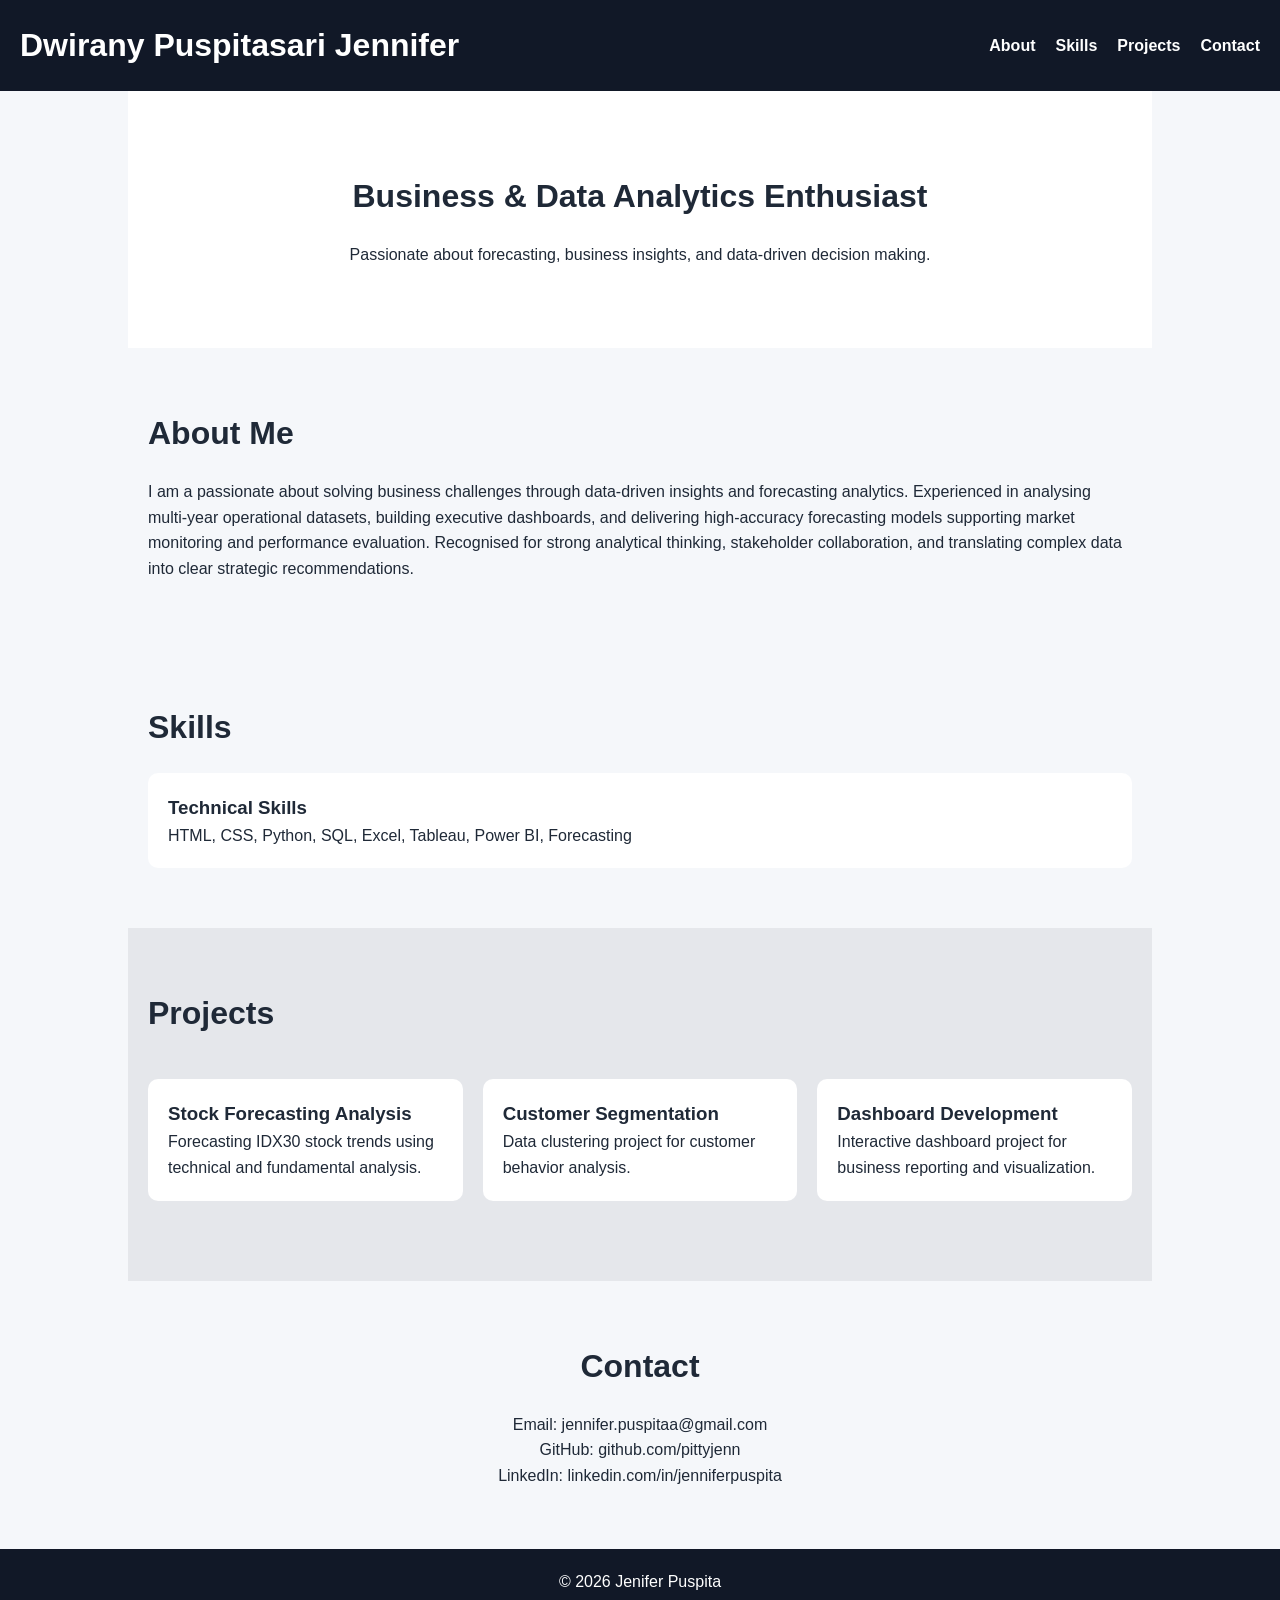
==== index.html @ 9370d90e "Complete portfolio website" ====
<!DOCTYPE html>
<html lang="en">
<head>
    <meta charset="UTF-8">
    <meta name="viewport" content="width=device-width, initial-scale=1.0">
    <title>Jenifer Portfolio</title>
    <link rel="stylesheet" href="style.css">
</head>

<body>

    <header>
        <nav>
            <h1>Dwirany Puspitasari Jennifer</h1>

            <ul>
                <li><a href="#about">About</a></li>
                <li><a href="#skills">Skills</a></li>
                <li><a href="#projects">Projects</a></li>
                <li><a href="#contact">Contact</a></li>
            </ul>
        </nav>
    </header>

    <main>

        <section id="hero">
            <h2>Business & Data Analytics Enthusiast</h2>

            <p>
                Passionate about forecasting, business insights,
                and data-driven decision making.
            </p>
        </section>

        <section id="about">
            <h2>About Me</h2>

            <p>
                I am a passionate about solving business challenges through data-driven insights 
                and forecasting analytics. Experienced in analysing multi-year operational datasets, 
                building executive dashboards, and delivering high-accuracy forecasting models supporting 
                market monitoring and performance evaluation. Recognised for strong analytical thinking, 
                stakeholder collaboration, and translating complex data into clear strategic recommendations.
            </p>
        </section>

        <section id="skills">
            <h2>Skills</h2>

            <article>
                <h3>Technical Skills</h3>

                <p>
                    HTML, CSS, Python, SQL, Excel, Tableau,
                    Power BI, Forecasting
                </p>
            </article>
        </section>

        <section id="projects">
            <h2>Projects</h2>

            <article>
                <h3>Stock Forecasting Analysis</h3>

                <p>
                    Forecasting IDX30 stock trends using
                    technical and fundamental analysis.
                </p>
            </article>

            <article>
                <h3>Customer Segmentation</h3>

                <p>
                    Data clustering project for customer behavior analysis.
                </p>
            </article>

            <article>
                <h3>Dashboard Development</h3>

                <p>
                    Interactive dashboard project for business reporting
                    and visualization.
                </p>
            </article>
        </section>

        <section id="contact">
            <h2>Contact</h2>

            <p>Email: jennifer.puspitaa@gmail.com</p>
            <p>GitHub: github.com/pittyjenn</p>
            <p>LinkedIn: linkedin.com/in/jenniferpuspita</p>
        </section>

    </main>

    <footer>
        <p>© 2026 Jenifer Puspita</p>
    </footer>

</body>
</html>
---- style.css ----
* {
    margin: 0;
    padding: 0;
    box-sizing: border-box;
}

html {
    scroll-behavior: smooth;
}

body {
    font-family: Arial, sans-serif;
    background-color: #f5f7fa;
    color: #1f2937;
    line-height: 1.6;
}

/* HEADER */

header {
    background-color: #111827;
    padding: 20px;
}

nav {
    display: flex;
    flex-direction: column;
    align-items: center;
    gap: 15px;
}

nav h1 {
    color: white;
    font-size: 2rem;
}

nav ul {
    list-style: none;
    display: flex;
    gap: 20px;
}

nav a {
    color: white;
    text-decoration: none;
    font-weight: bold;
}

nav a:hover {
    color: #60a5fa;
}

/* HERO */

#hero {
    text-align: center;
    padding: 80px 20px;
    background-color: white;
}

#hero h2 {
    font-size: 2rem;
    margin-bottom: 20px;
}

#hero p {
    max-width: 600px;
    margin: auto;
}

/* SECTIONS */

section {
    padding: 60px 20px;
}

section h2 {
    margin-bottom: 20px;
    font-size: 2rem;
}

/* SKILLS */

#skills article {
    background-color: white;
    padding: 20px;
    border-radius: 10px;
}

/* PROJECTS */

#projects {
    background-color: #e5e7eb;
}

#projects article {
    background-color: white;
    padding: 20px;
    margin-bottom: 20px;
    border-radius: 10px;
}

/* CONTACT */

#contact {
    text-align: center;
}

/* FOOTER */

footer {
    background-color: #111827;
    color: white;
    text-align: center;
    padding: 20px;
}

/* RESPONSIVE */

@media (min-width: 768px) {

    nav {
        flex-direction: row;
        justify-content: space-between;
    }

    main {
        width: 80%;
        margin: auto;
    }

    #projects {
        display: grid;
        grid-template-columns: repeat(3, 1fr);
        gap: 20px;
    }

    #projects h2 {
        grid-column: 1 / -1;
    }
}
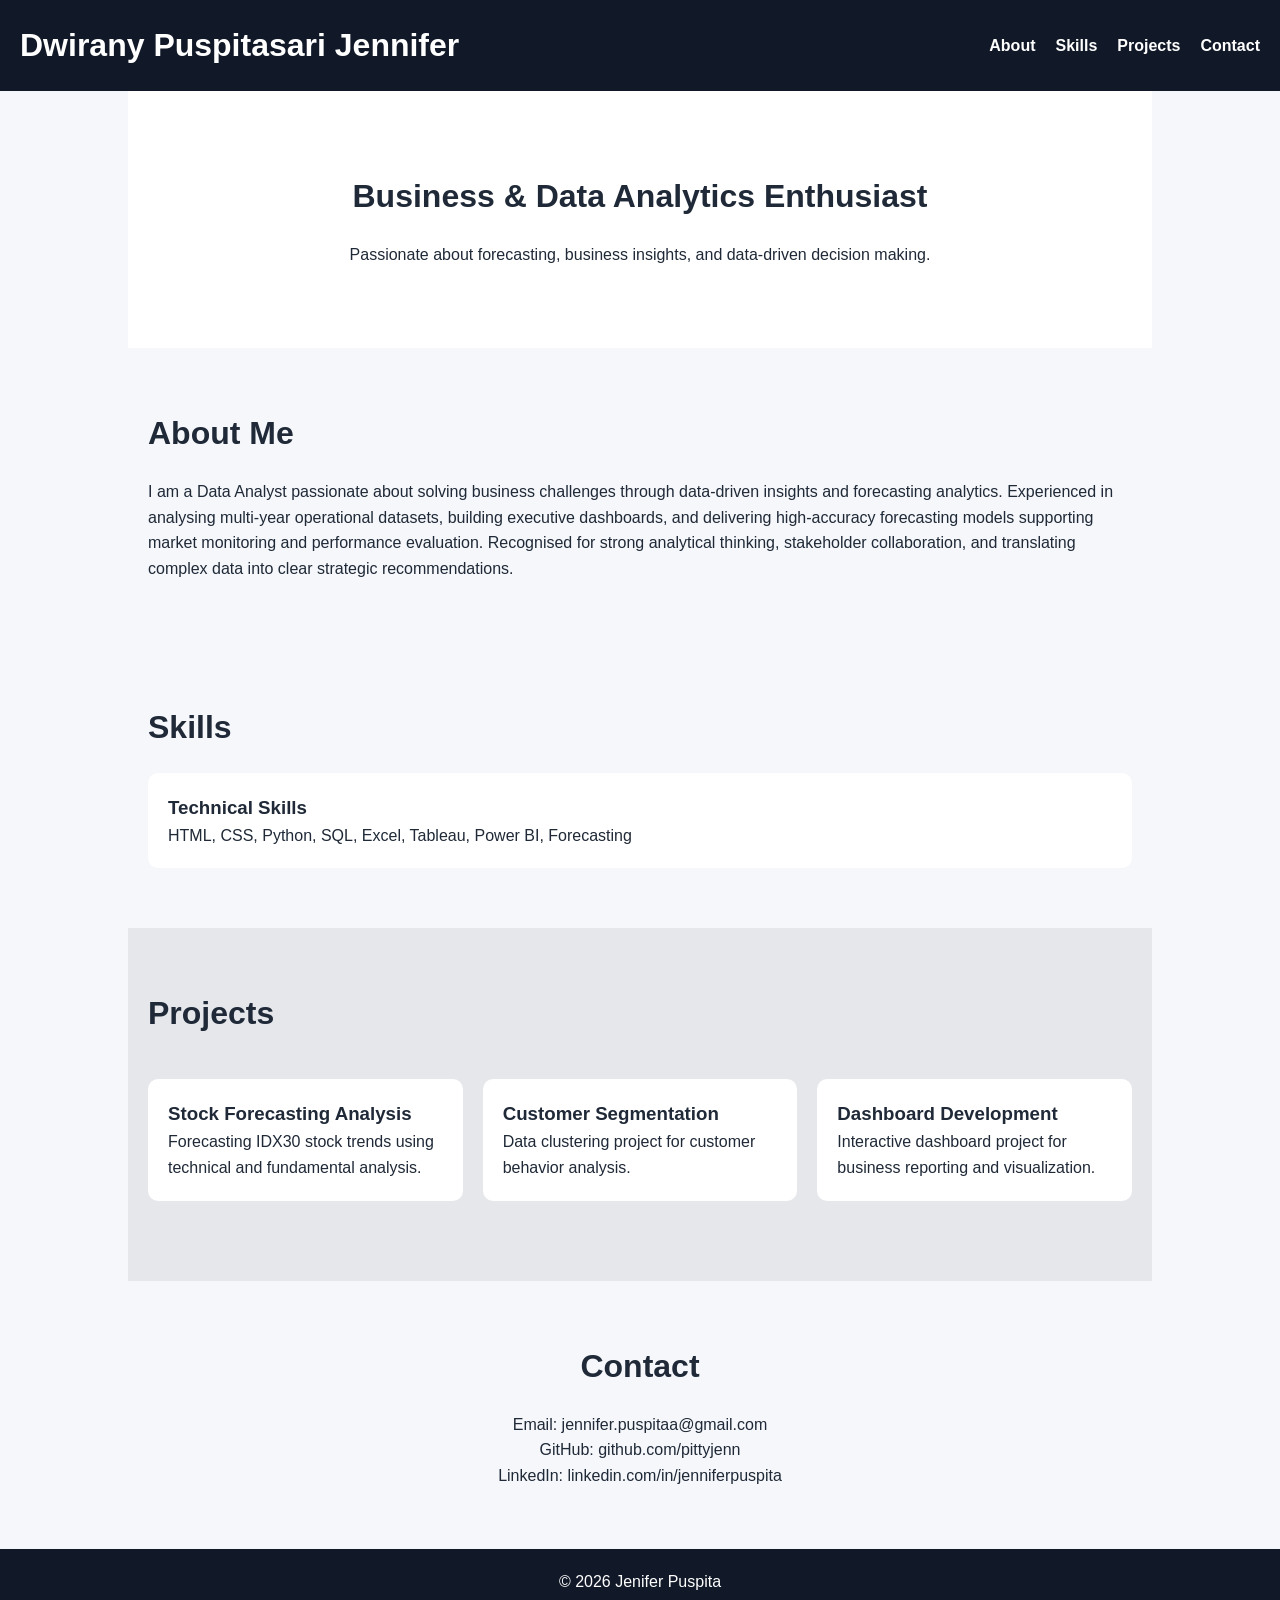
==== commit d26b7d01: "Final portfolio submission" ====
--- a/index.html
+++ b/index.html
@@ -37,7 +37,7 @@
             <h2>About Me</h2>
 
             <p>
-                I am a passionate about solving business challenges through data-driven insights 
+                I am a Data Analyst passionate about solving business challenges through data-driven insights 
                 and forecasting analytics. Experienced in analysing multi-year operational datasets, 
                 building executive dashboards, and delivering high-accuracy forecasting models supporting 
                 market monitoring and performance evaluation. Recognised for strong analytical thinking, 
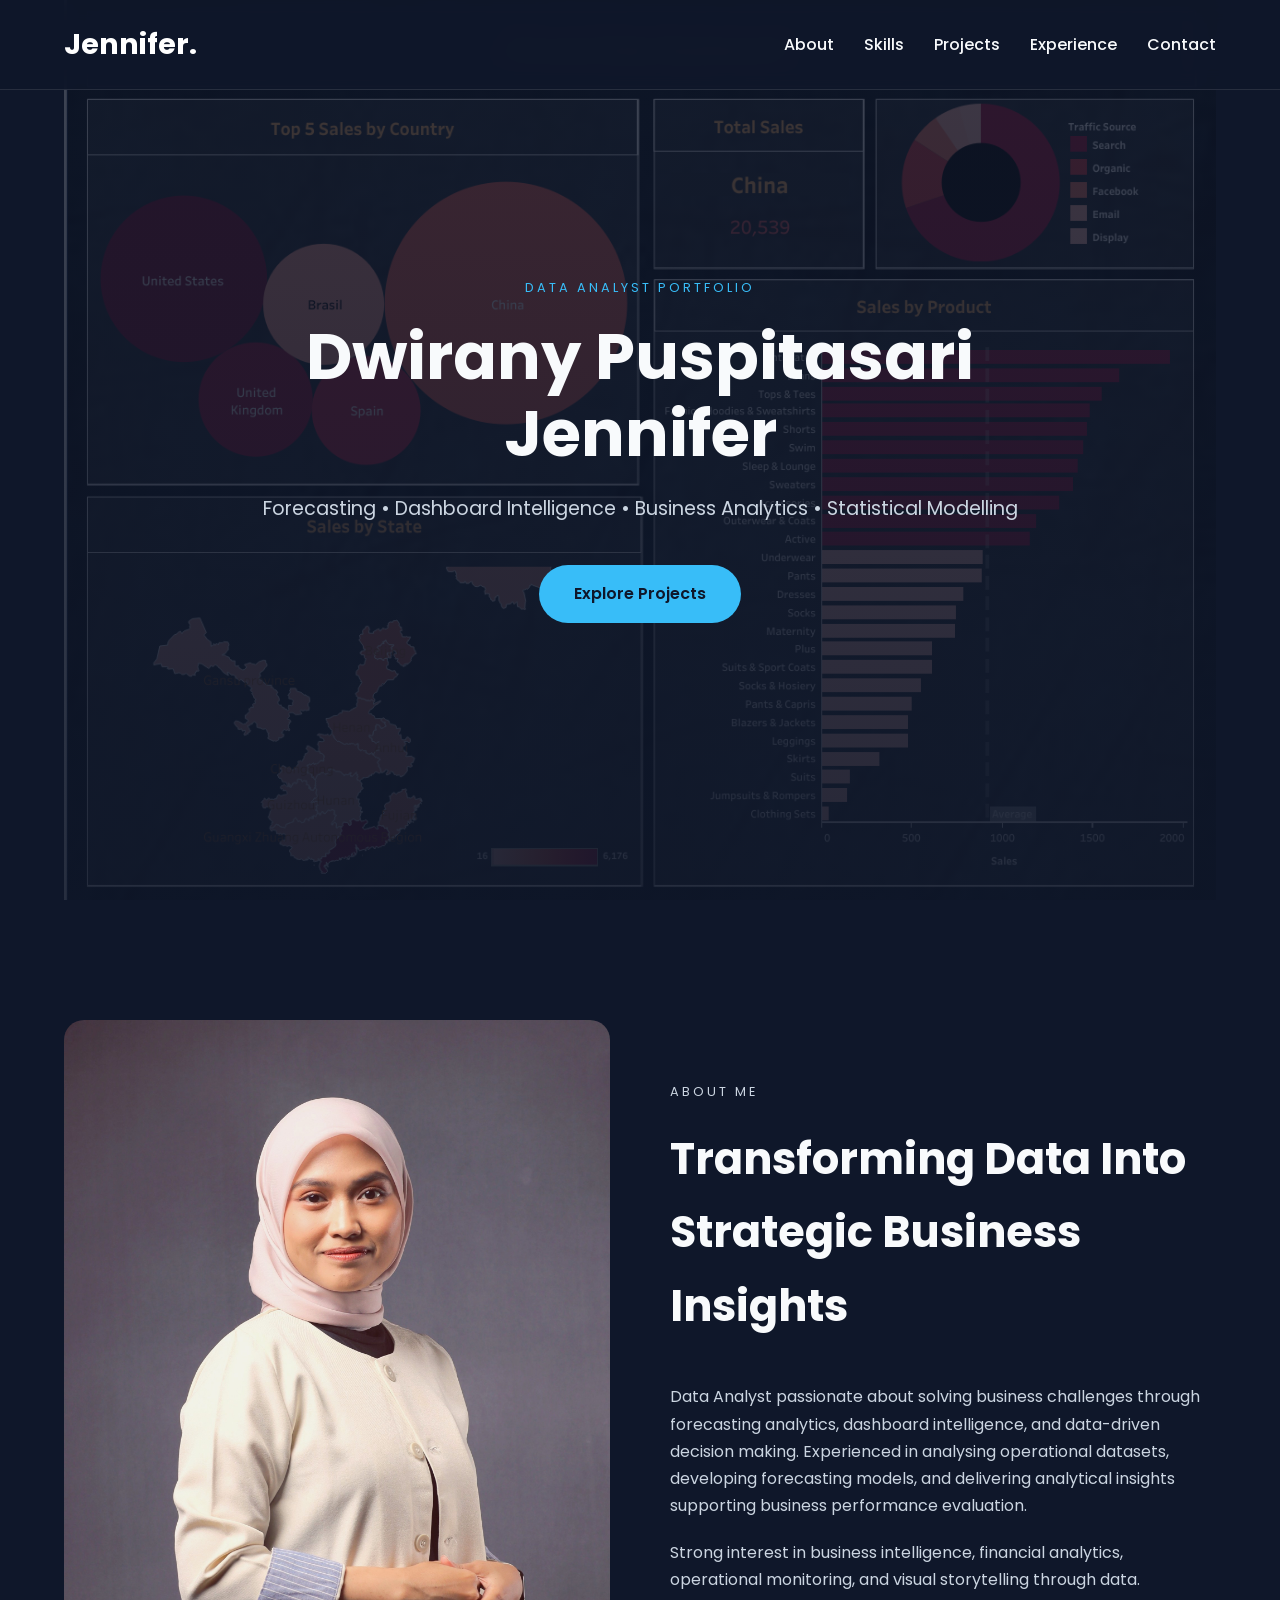
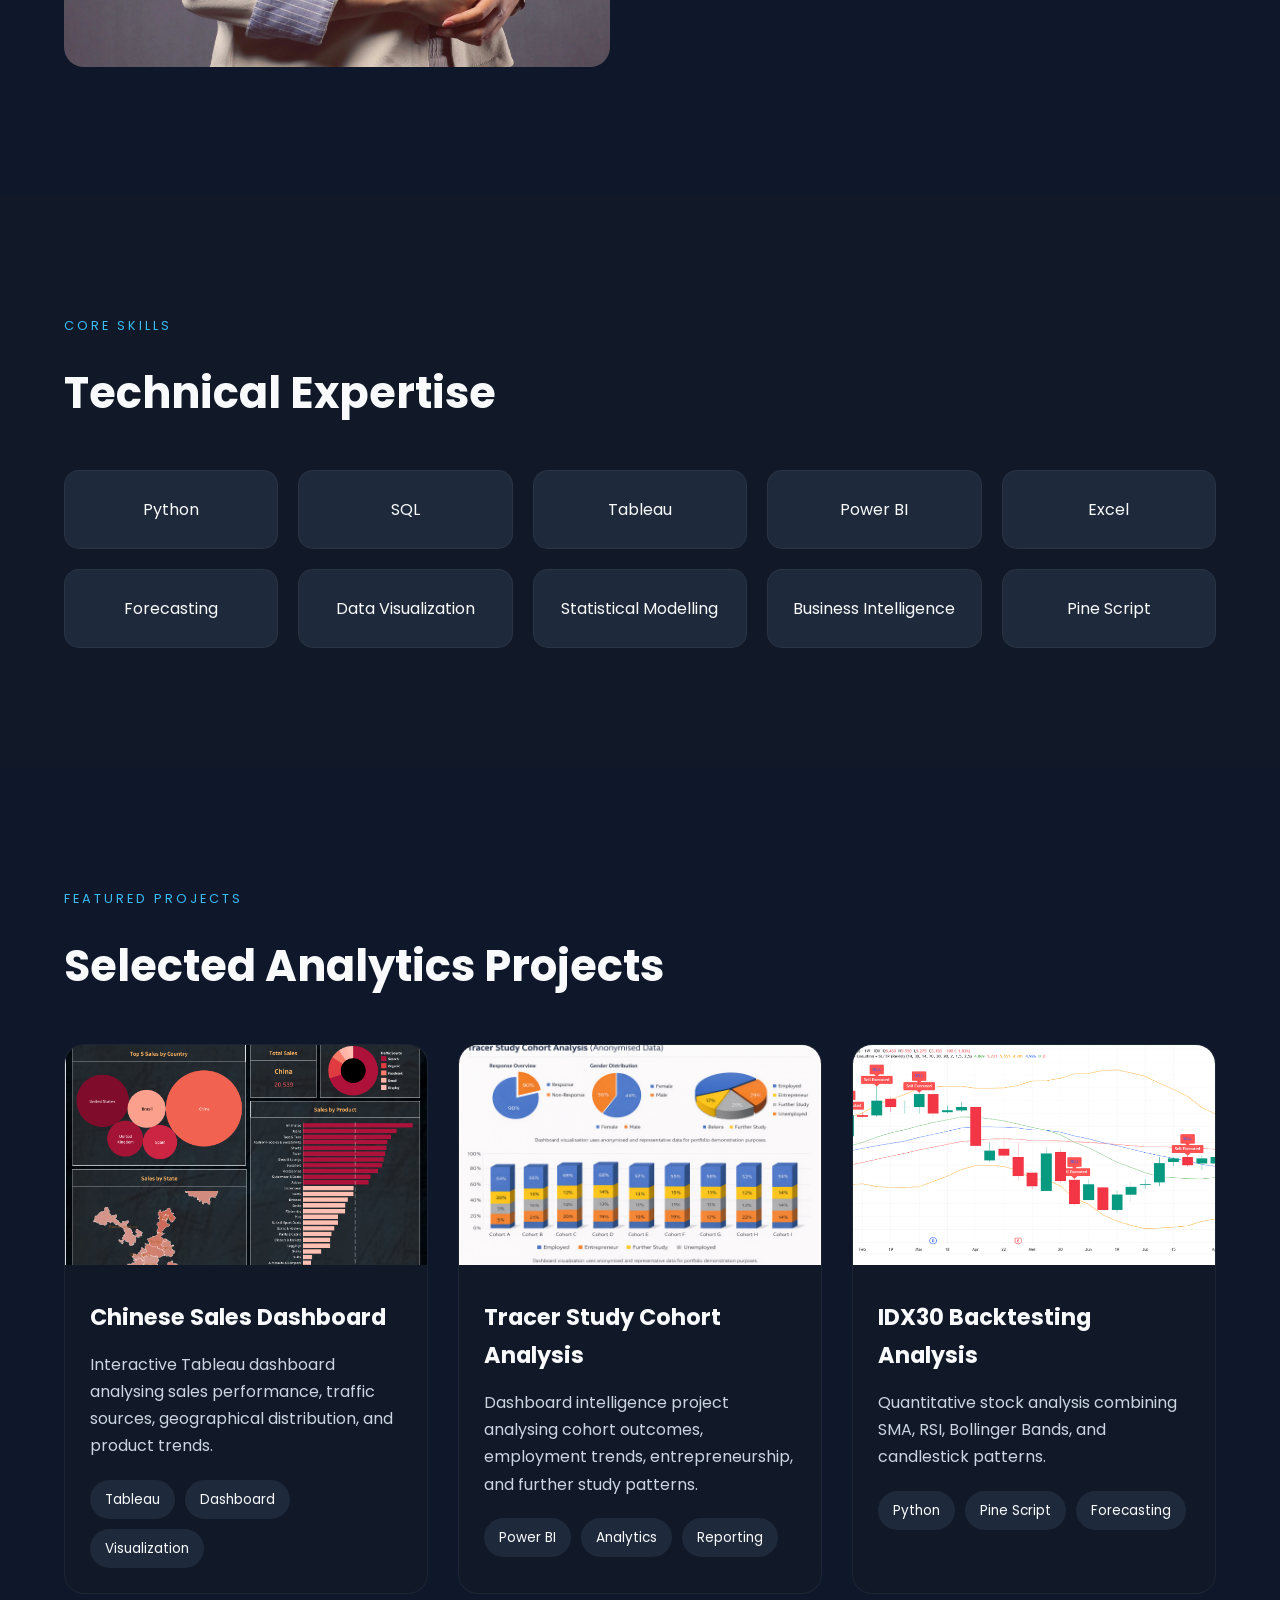
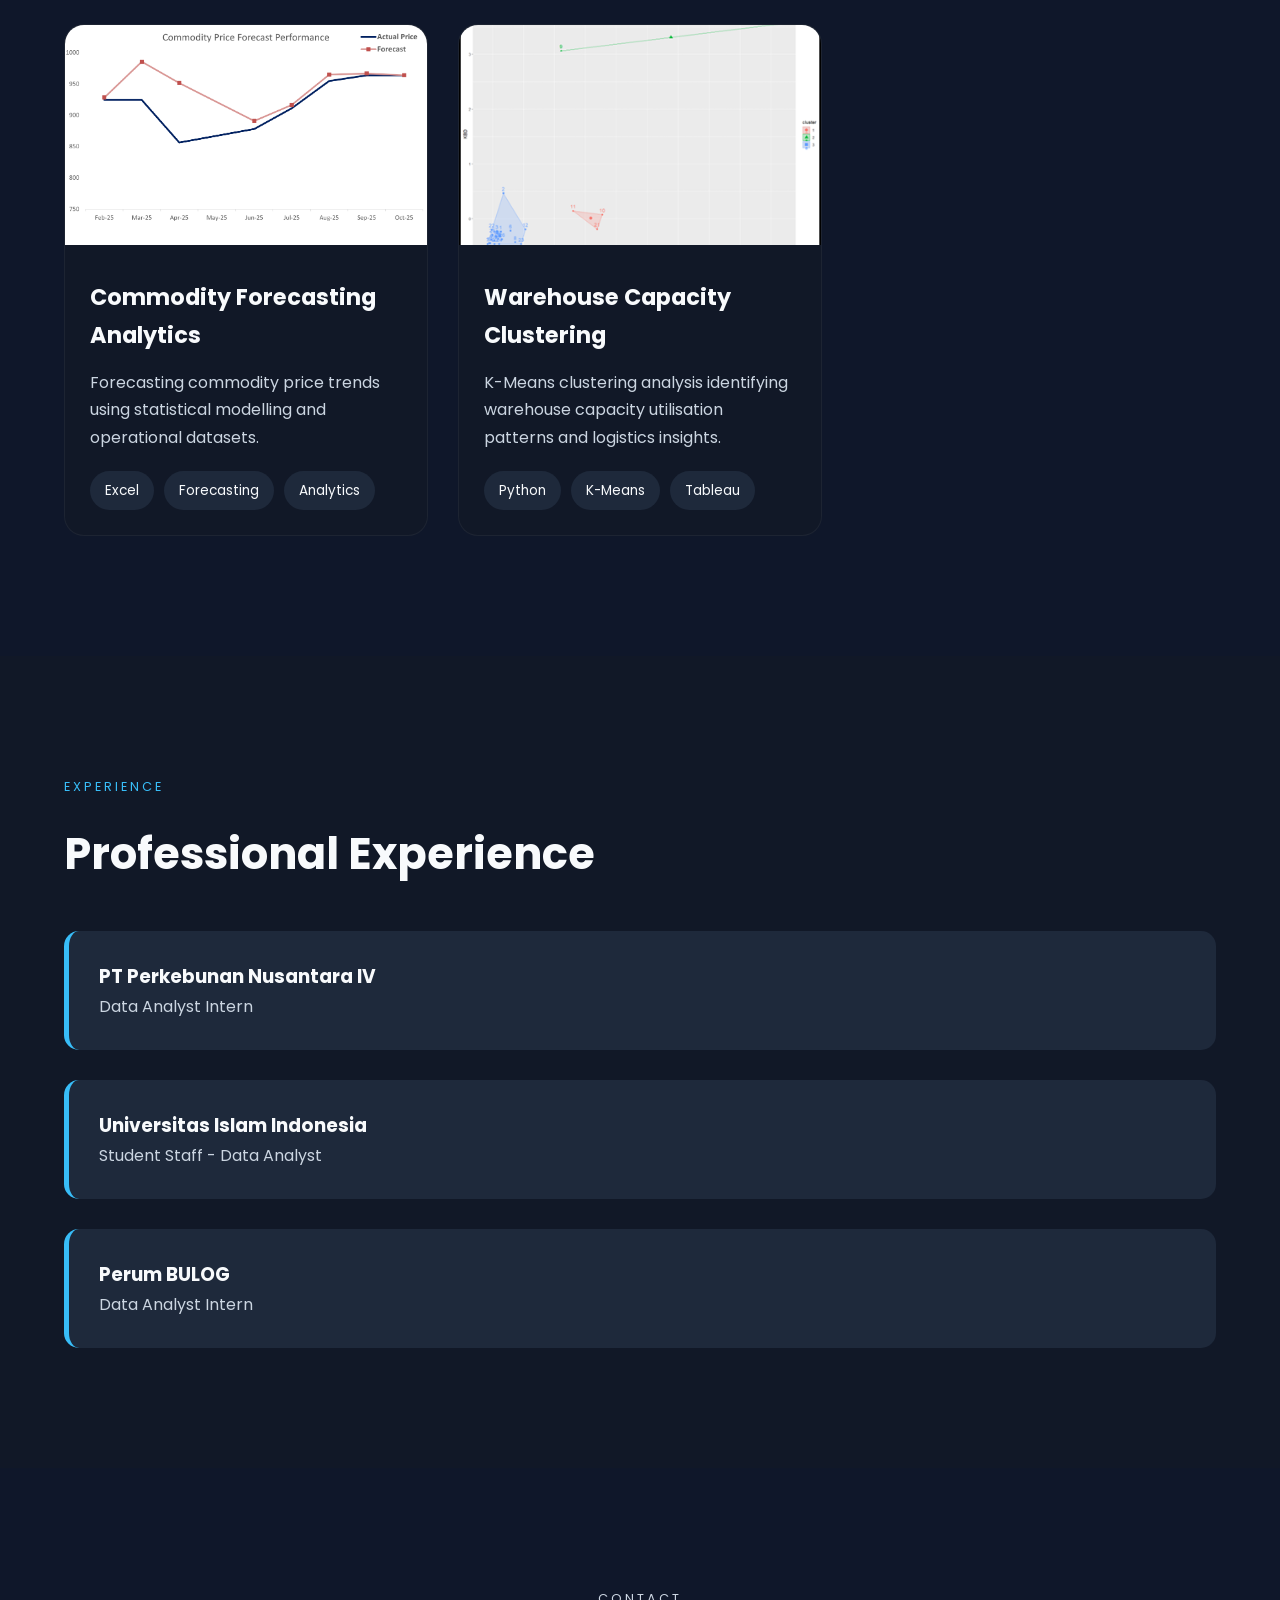
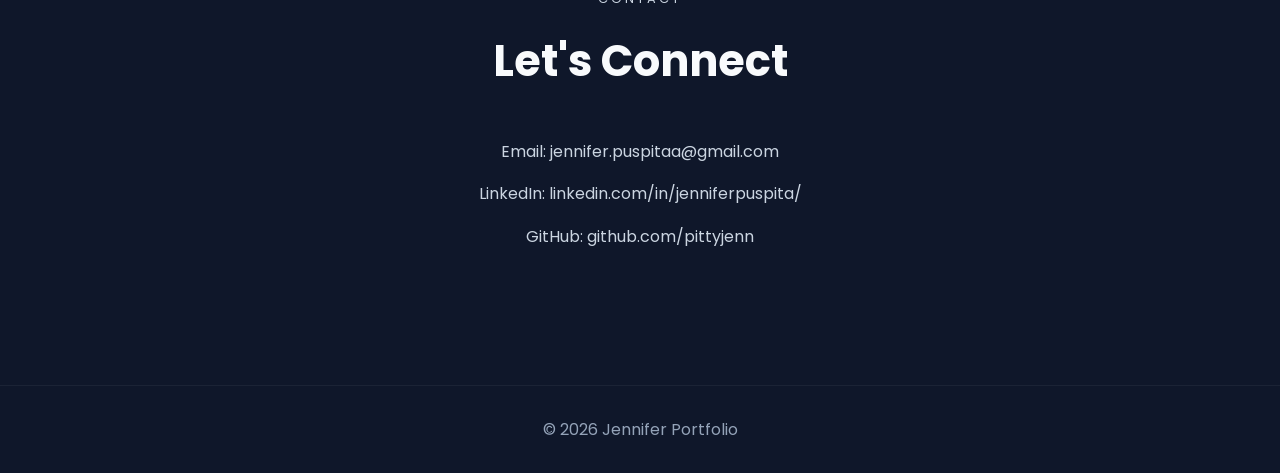
==== commit 03e9d9f6: "Modern portfolio redesign" ====
--- a/index.html
+++ b/index.html
@@ -1,106 +1,372 @@
 <!DOCTYPE html>
 <html lang="en">
+
 <head>
     <meta charset="UTF-8">
     <meta name="viewport" content="width=device-width, initial-scale=1.0">
-    <title>Jenifer Portfolio</title>
+
+    <title>Jennifer Portfolio</title>
+
     <link rel="stylesheet" href="style.css">
+
+    <link rel="preconnect" href="https://fonts.googleapis.com">
+    <link href="https://fonts.googleapis.com/css2?family=Poppins:wght@300;400;500;600;700&display=swap"
+        rel="stylesheet">
 </head>
 
 <body>
 
     <header>
+
         <nav>
-            <h1>Dwirany Puspitasari Jennifer</h1>
+
+            <h1>Jennifer.</h1>
 
             <ul>
                 <li><a href="#about">About</a></li>
                 <li><a href="#skills">Skills</a></li>
                 <li><a href="#projects">Projects</a></li>
+                <li><a href="#experience">Experience</a></li>
                 <li><a href="#contact">Contact</a></li>
             </ul>
+
         </nav>
+
     </header>
 
     <main>
 
         <section id="hero">
-            <h2>Business & Data Analytics Enthusiast</h2>
+
+            <div class="hero-overlay"></div>
+
+            <div class="hero-content">
+
+                <p class="section-label">
+                    DATA ANALYST PORTFOLIO
+                </p>
+
+                <h2>
+                    Dwirany Puspitasari Jennifer
+                </h2>
+
+                <p class="hero-description">
+                    Forecasting • Dashboard Intelligence • Business Analytics • Statistical Modelling
+                </p>
+
+                <a href="#projects" class="hero-button">
+                    Explore Projects
+                </a>
+
+            </div>
+
+        </section>
+
+        <section id="about">
+
+            <div class="about-container">
+
+                <div class="about-image">
+
+                    <img src="assets/profile.jpg" alt="Jennifer Profile">
+
+                </div>
+
+                <div class="about-text">
+
+                    <p class="section-label">
+                        ABOUT ME
+                    </p>
+
+                    <h2>
+                        Transforming Data Into Strategic Business Insights
+                    </h2>
+
+                    <p>
+                        Data Analyst passionate about solving business challenges through
+                        forecasting analytics, dashboard intelligence, and data-driven decision making.
+                        Experienced in analysing operational datasets, developing forecasting models,
+                        and delivering analytical insights supporting business performance evaluation.
+                    </p>
+
+                    <p>
+                        Strong interest in business intelligence, financial analytics,
+                        operational monitoring, and visual storytelling through data.
+                    </p>
+
+                </div>
+
+            </div>
+
+        </section>
+
+        <section id="skills">
+
+            <p class="section-label">
+                CORE SKILLS
+            </p>
+
+            <h2>
+                Technical Expertise
+            </h2>
+
+            <div class="skills-grid">
+
+                <div class="skill-card">Python</div>
+                <div class="skill-card">SQL</div>
+                <div class="skill-card">Tableau</div>
+                <div class="skill-card">Power BI</div>
+                <div class="skill-card">Excel</div>
+                <div class="skill-card">Forecasting</div>
+                <div class="skill-card">Data Visualization</div>
+                <div class="skill-card">Statistical Modelling</div>
+                <div class="skill-card">Business Intelligence</div>
+                <div class="skill-card">Pine Script</div>
+
+            </div>
+
+        </section>
+
+        <section id="projects">
+
+            <p class="section-label">
+                FEATURED PROJECTS
+            </p>
+
+            <h2>
+                Selected Analytics Projects
+            </h2>
+
+            <div class="projects-grid">
+
+                <article class="project-card">
+
+                    <img src="assets/dashboardproject.png" alt="Dashboard Project">
+
+                    <div class="project-content">
+
+                        <h3>
+                            Chinese Sales Dashboard
+                        </h3>
+
+                        <p>
+                            Interactive Tableau dashboard analysing sales performance,
+                            traffic sources, geographical distribution, and product trends.
+                        </p>
+
+                        <div class="project-tags">
+
+                            <span>Tableau</span>
+                            <span>Dashboard</span>
+                            <span>Visualization</span>
+
+                        </div>
+
+                    </div>
+
+                </article>
+
+                <article class="project-card">
+
+                    <img src="assets/tracerstudy.png" alt="Tracer Study Dashboard">
+
+                    <div class="project-content">
+
+                        <h3>
+                            Tracer Study Cohort Analysis
+                        </h3>
+
+                        <p>
+                            Dashboard intelligence project analysing cohort outcomes,
+                            employment trends, entrepreneurship, and further study patterns.
+                        </p>
+
+                        <div class="project-tags">
+
+                            <span>Power BI</span>
+                            <span>Analytics</span>
+                            <span>Reporting</span>
+
+                        </div>
+
+                    </div>
+
+                </article>
+
+                <article class="project-card">
+
+                    <img src="assets/Project1.png" alt="Forecasting Project">
+
+                    <div class="project-content">
+
+                        <h3>
+                            IDX30 Backtesting Analysis
+                        </h3>
+
+                        <p>
+                            Quantitative stock analysis combining SMA,
+                            RSI, Bollinger Bands, and candlestick patterns.
+                        </p>
+
+                        <div class="project-tags">
+
+                            <span>Python</span>
+                            <span>Pine Script</span>
+                            <span>Forecasting</span>
+
+                        </div>
+
+                    </div>
+
+                </article>
+
+                <article class="project-card">
+
+                    <img src="assets/Project2.png" alt="Commodity Forecasting">
+
+                    <div class="project-content">
+
+                        <h3>
+                            Commodity Forecasting Analytics
+                        </h3>
+
+                        <p>
+                            Forecasting commodity price trends using statistical
+                            modelling and operational datasets.
+                        </p>
+
+                        <div class="project-tags">
+
+                            <span>Excel</span>
+                            <span>Forecasting</span>
+                            <span>Analytics</span>
+
+                        </div>
+
+                    </div>
+
+                </article>
+
+                <article class="project-card">
+
+                    <img src="assets/Project3.png" alt="Clustering Project">
+
+                    <div class="project-content">
+
+                        <h3>
+                            Warehouse Capacity Clustering
+                        </h3>
+
+                        <p>
+                            K-Means clustering analysis identifying warehouse
+                            capacity utilisation patterns and logistics insights.
+                        </p>
+
+                        <div class="project-tags">
+
+                            <span>Python</span>
+                            <span>K-Means</span>
+                            <span>Tableau</span>
+
+                        </div>
+
+                    </div>
+
+                </article>
+
+            </div>
+
+        </section>
+
+        <section id="experience">
+
+            <p class="section-label">
+                EXPERIENCE
+            </p>
+
+            <h2>
+                Professional Experience
+            </h2>
+
+            <div class="timeline">
+
+                <div class="timeline-item">
+
+                    <h3>
+                        PT Perkebunan Nusantara IV
+                    </h3>
+
+                    <p>
+                        Data Analyst Intern
+                    </p>
+
+                </div>
+
+                <div class="timeline-item">
+
+                    <h3>
+                        Universitas Islam Indonesia
+                    </h3>
+
+                    <p>
+                        Student Staff - Data Analyst
+                    </p>
+
+                </div>
+
+                <div class="timeline-item">
+
+                    <h3>
+                        Perum BULOG
+                    </h3>
+
+                    <p>
+                        Data Analyst Intern
+                    </p>
+
+                </div>
+
+            </div>
+
+        </section>
+
+        <section id="contact">
+
+            <p class="section-label">
+                CONTACT
+            </p>
+
+            <h2>
+                Let's Connect
+            </h2>
 
             <p>
-                Passionate about forecasting, business insights,
-                and data-driven decision making.
-            </p>
-        </section>
-
-        <section id="about">
-            <h2>About Me</h2>
+                Email:
+                jennifer.puspitaa@gmail.com
+            </p>
 
             <p>
-                I am a Data Analyst passionate about solving business challenges through data-driven insights 
-                and forecasting analytics. Experienced in analysing multi-year operational datasets, 
-                building executive dashboards, and delivering high-accuracy forecasting models supporting 
-                market monitoring and performance evaluation. Recognised for strong analytical thinking, 
-                stakeholder collaboration, and translating complex data into clear strategic recommendations.
-            </p>
-        </section>
-
-        <section id="skills">
-            <h2>Skills</h2>
-
-            <article>
-                <h3>Technical Skills</h3>
-
-                <p>
-                    HTML, CSS, Python, SQL, Excel, Tableau,
-                    Power BI, Forecasting
-                </p>
-            </article>
-        </section>
-
-        <section id="projects">
-            <h2>Projects</h2>
-
-            <article>
-                <h3>Stock Forecasting Analysis</h3>
-
-                <p>
-                    Forecasting IDX30 stock trends using
-                    technical and fundamental analysis.
-                </p>
-            </article>
-
-            <article>
-                <h3>Customer Segmentation</h3>
-
-                <p>
-                    Data clustering project for customer behavior analysis.
-                </p>
-            </article>
-
-            <article>
-                <h3>Dashboard Development</h3>
-
-                <p>
-                    Interactive dashboard project for business reporting
-                    and visualization.
-                </p>
-            </article>
-        </section>
-
-        <section id="contact">
-            <h2>Contact</h2>
-
-            <p>Email: jennifer.puspitaa@gmail.com</p>
-            <p>GitHub: github.com/pittyjenn</p>
-            <p>LinkedIn: linkedin.com/in/jenniferpuspita</p>
+                LinkedIn:
+                linkedin.com/in/jenniferpuspita/
+            </p>
+
+            <p>
+                GitHub:
+                github.com/pittyjenn
+            </p>
+
         </section>
 
     </main>
 
     <footer>
-        <p>© 2026 Jenifer Puspita</p>
+
+        <p>
+            © 2026 Jennifer Portfolio
+        </p>
+
     </footer>
 
 </body>
+
 </html>
--- a/style.css
+++ b/style.css
@@ -9,95 +9,255 @@
 }
 
 body {
-    font-family: Arial, sans-serif;
-    background-color: #f5f7fa;
-    color: #1f2937;
-    line-height: 1.6;
+    font-family: 'Poppins', sans-serif;
+    background-color: #0f172a;
+    color: #f8fafc;
+    line-height: 1.7;
 }
 
 /* HEADER */
 
 header {
+    position: fixed;
+    width: 100%;
+    top: 0;
+    z-index: 1000;
+    background: rgba(15, 23, 42, 0.9);
+    backdrop-filter: blur(10px);
+    border-bottom: 1px solid rgba(255,255,255,0.1);
+}
+
+nav {
+    width: 90%;
+    margin: auto;
+    padding: 20px 0;
+
+    display: flex;
+    justify-content: space-between;
+    align-items: center;
+}
+
+nav h1 {
+    font-size: 1.8rem;
+    color: #ffffff;
+}
+
+nav ul {
+    display: flex;
+    gap: 30px;
+    list-style: none;
+}
+
+nav a {
+    color: #f8fafc;
+    text-decoration: none;
+    font-weight: 500;
+    transition: 0.3s;
+}
+
+nav a:hover {
+    color: #38bdf8;
+}
+
+/* HERO */
+
+#hero {
+    min-height: 100vh;
+
+    background:
+        linear-gradient(rgba(15,23,42,0.8),
+        rgba(15,23,42,0.9)),
+        url("assets/dashboardproject.png");
+
+    background-size: cover;
+    background-position: center;
+
+    display: flex;
+    justify-content: center;
+    align-items: center;
+    text-align: center;
+
+    padding: 120px 20px;
+}
+
+.hero-content {
+    max-width: 800px;
+}
+
+.section-label {
+    color: #38bdf8;
+    letter-spacing: 3px;
+    font-size: 0.8rem;
+    margin-bottom: 20px;
+}
+
+#hero h2 {
+    font-size: 4rem;
+    margin-bottom: 20px;
+    line-height: 1.2;
+}
+
+.hero-description {
+    font-size: 1.2rem;
+    color: #cbd5e1;
+    margin-bottom: 40px;
+}
+
+.hero-button {
+    display: inline-block;
+    padding: 15px 35px;
+    background-color: #38bdf8;
+    color: #0f172a;
+    text-decoration: none;
+    border-radius: 50px;
+    font-weight: 600;
+    transition: 0.3s;
+}
+
+.hero-button:hover {
+    transform: translateY(-3px);
+    background-color: #7dd3fc;
+}
+
+/* GENERAL SECTION */
+
+section {
+    width: 90%;
+    margin: auto;
+    padding: 120px 0;
+}
+
+section h2 {
+    font-size: 2.7rem;
+    margin-bottom: 40px;
+}
+
+/* ABOUT */
+
+.about-container {
+    display: grid;
+    grid-template-columns: 1fr 1fr;
+    gap: 60px;
+    align-items: center;
+}
+
+.about-image img {
+    width: 100%;
+    border-radius: 20px;
+    object-fit: cover;
+}
+
+.about-text p {
+    color: #cbd5e1;
+    margin-bottom: 20px;
+}
+
+/* SKILLS */
+
+#skills {
     background-color: #111827;
-    padding: 20px;
-}
-
-nav {
+    width: 100%;
+    padding-left: 5%;
+    padding-right: 5%;
+}
+
+.skills-grid {
+    display: grid;
+    grid-template-columns: repeat(auto-fit, minmax(180px, 1fr));
+    gap: 20px;
+}
+
+.skill-card {
+    background-color: #1e293b;
+    padding: 25px;
+    border-radius: 15px;
+    text-align: center;
+    transition: 0.3s;
+    border: 1px solid rgba(255,255,255,0.05);
+}
+
+.skill-card:hover {
+    transform: translateY(-5px);
+    background-color: #273549;
+}
+
+/* PROJECTS */
+
+.projects-grid {
+    display: grid;
+    grid-template-columns: repeat(auto-fit, minmax(320px, 1fr));
+    gap: 30px;
+}
+
+.project-card {
+    background-color: #111827;
+    border-radius: 20px;
+    overflow: hidden;
+    transition: 0.4s;
+    border: 1px solid rgba(255,255,255,0.05);
+}
+
+.project-card:hover {
+    transform: translateY(-10px);
+    box-shadow: 0 20px 40px rgba(0,0,0,0.4);
+}
+
+.project-card img {
+    width: 100%;
+    height: 220px;
+    object-fit: cover;
+}
+
+.project-content {
+    padding: 25px;
+}
+
+.project-content h3 {
+    margin-bottom: 15px;
+    font-size: 1.4rem;
+}
+
+.project-content p {
+    color: #cbd5e1;
+    margin-bottom: 20px;
+}
+
+.project-tags {
     display: flex;
-    flex-direction: column;
-    align-items: center;
-    gap: 15px;
-}
-
-nav h1 {
-    color: white;
-    font-size: 2rem;
-}
-
-nav ul {
-    list-style: none;
-    display: flex;
-    gap: 20px;
-}
-
-nav a {
-    color: white;
-    text-decoration: none;
-    font-weight: bold;
-}
-
-nav a:hover {
-    color: #60a5fa;
-}
-
-/* HERO */
-
-#hero {
-    text-align: center;
-    padding: 80px 20px;
-    background-color: white;
-}
-
-#hero h2 {
-    font-size: 2rem;
-    margin-bottom: 20px;
-}
-
-#hero p {
-    max-width: 600px;
-    margin: auto;
-}
-
-/* SECTIONS */
-
-section {
-    padding: 60px 20px;
-}
-
-section h2 {
-    margin-bottom: 20px;
-    font-size: 2rem;
-}
-
-/* SKILLS */
-
-#skills article {
-    background-color: white;
-    padding: 20px;
-    border-radius: 10px;
-}
-
-/* PROJECTS */
-
-#projects {
-    background-color: #e5e7eb;
-}
-
-#projects article {
-    background-color: white;
-    padding: 20px;
-    margin-bottom: 20px;
-    border-radius: 10px;
+    flex-wrap: wrap;
+    gap: 10px;
+}
+
+.project-tags span {
+    background-color: #1e293b;
+    padding: 8px 15px;
+    border-radius: 50px;
+    font-size: 0.85rem;
+}
+
+/* EXPERIENCE */
+
+#experience {
+    background-color: #111827;
+    width: 100%;
+    padding-left: 5%;
+    padding-right: 5%;
+}
+
+.timeline {
+    display: grid;
+    gap: 30px;
+}
+
+.timeline-item {
+    background-color: #1e293b;
+    padding: 30px;
+    border-left: 5px solid #38bdf8;
+    border-radius: 15px;
+}
+
+.timeline-item p {
+    color: #cbd5e1;
 }
 
 /* CONTACT */
@@ -106,36 +266,48 @@
     text-align: center;
 }
 
+#contact p {
+    color: #cbd5e1;
+    margin-bottom: 15px;
+}
+
 /* FOOTER */
 
 footer {
-    background-color: #111827;
-    color: white;
+    padding: 30px;
     text-align: center;
-    padding: 20px;
+    border-top: 1px solid rgba(255,255,255,0.05);
+    color: #94a3b8;
 }
 
 /* RESPONSIVE */
 
-@media (min-width: 768px) {
+@media (max-width: 768px) {
 
     nav {
-        flex-direction: row;
-        justify-content: space-between;
-    }
-
-    main {
-        width: 80%;
-        margin: auto;
-    }
-
-    #projects {
-        display: grid;
-        grid-template-columns: repeat(3, 1fr);
+        flex-direction: column;
         gap: 20px;
     }
 
-    #projects h2 {
-        grid-column: 1 / -1;
+    nav ul {
+        flex-wrap: wrap;
+        justify-content: center;
+        gap: 15px;
+    }
+
+    #hero h2 {
+        font-size: 2.5rem;
+    }
+
+    section h2 {
+        font-size: 2rem;
+    }
+
+    .about-container {
+        grid-template-columns: 1fr;
+    }
+
+    .project-card img {
+        height: 200px;
     }
 }
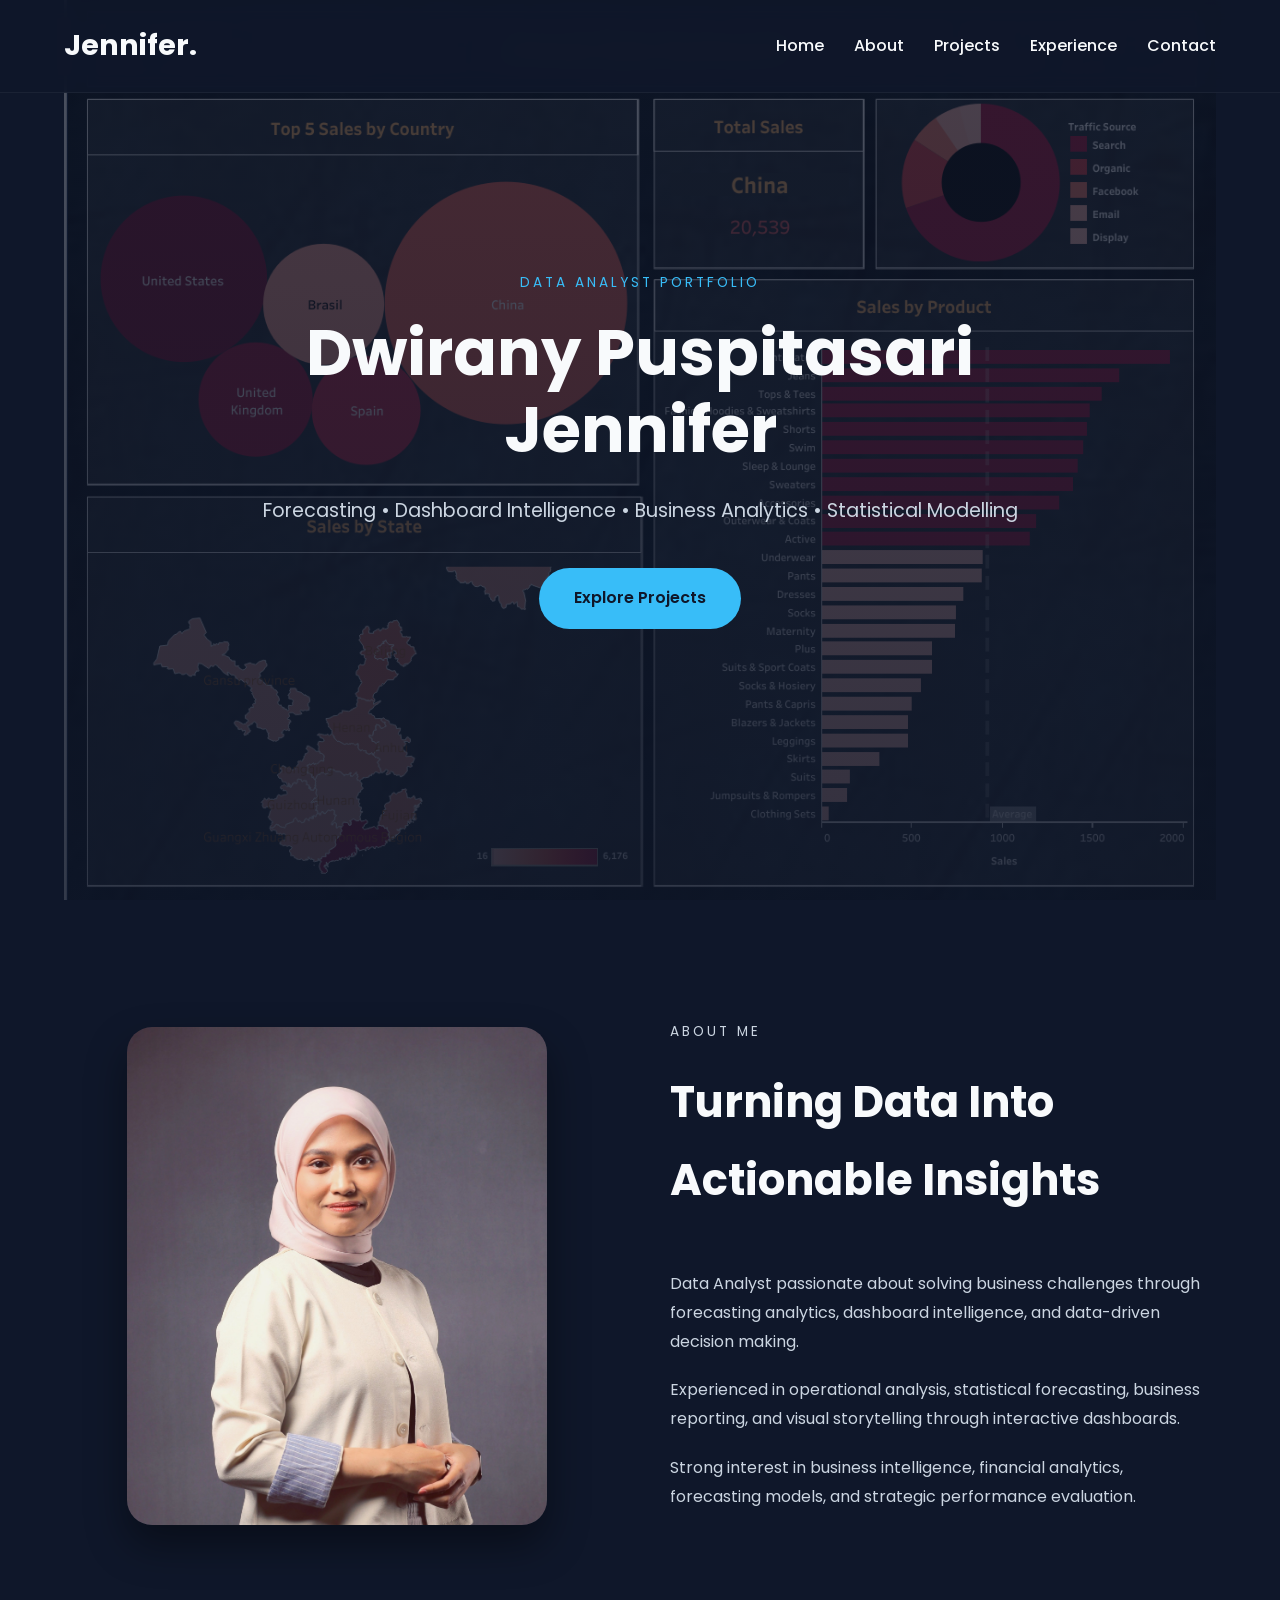
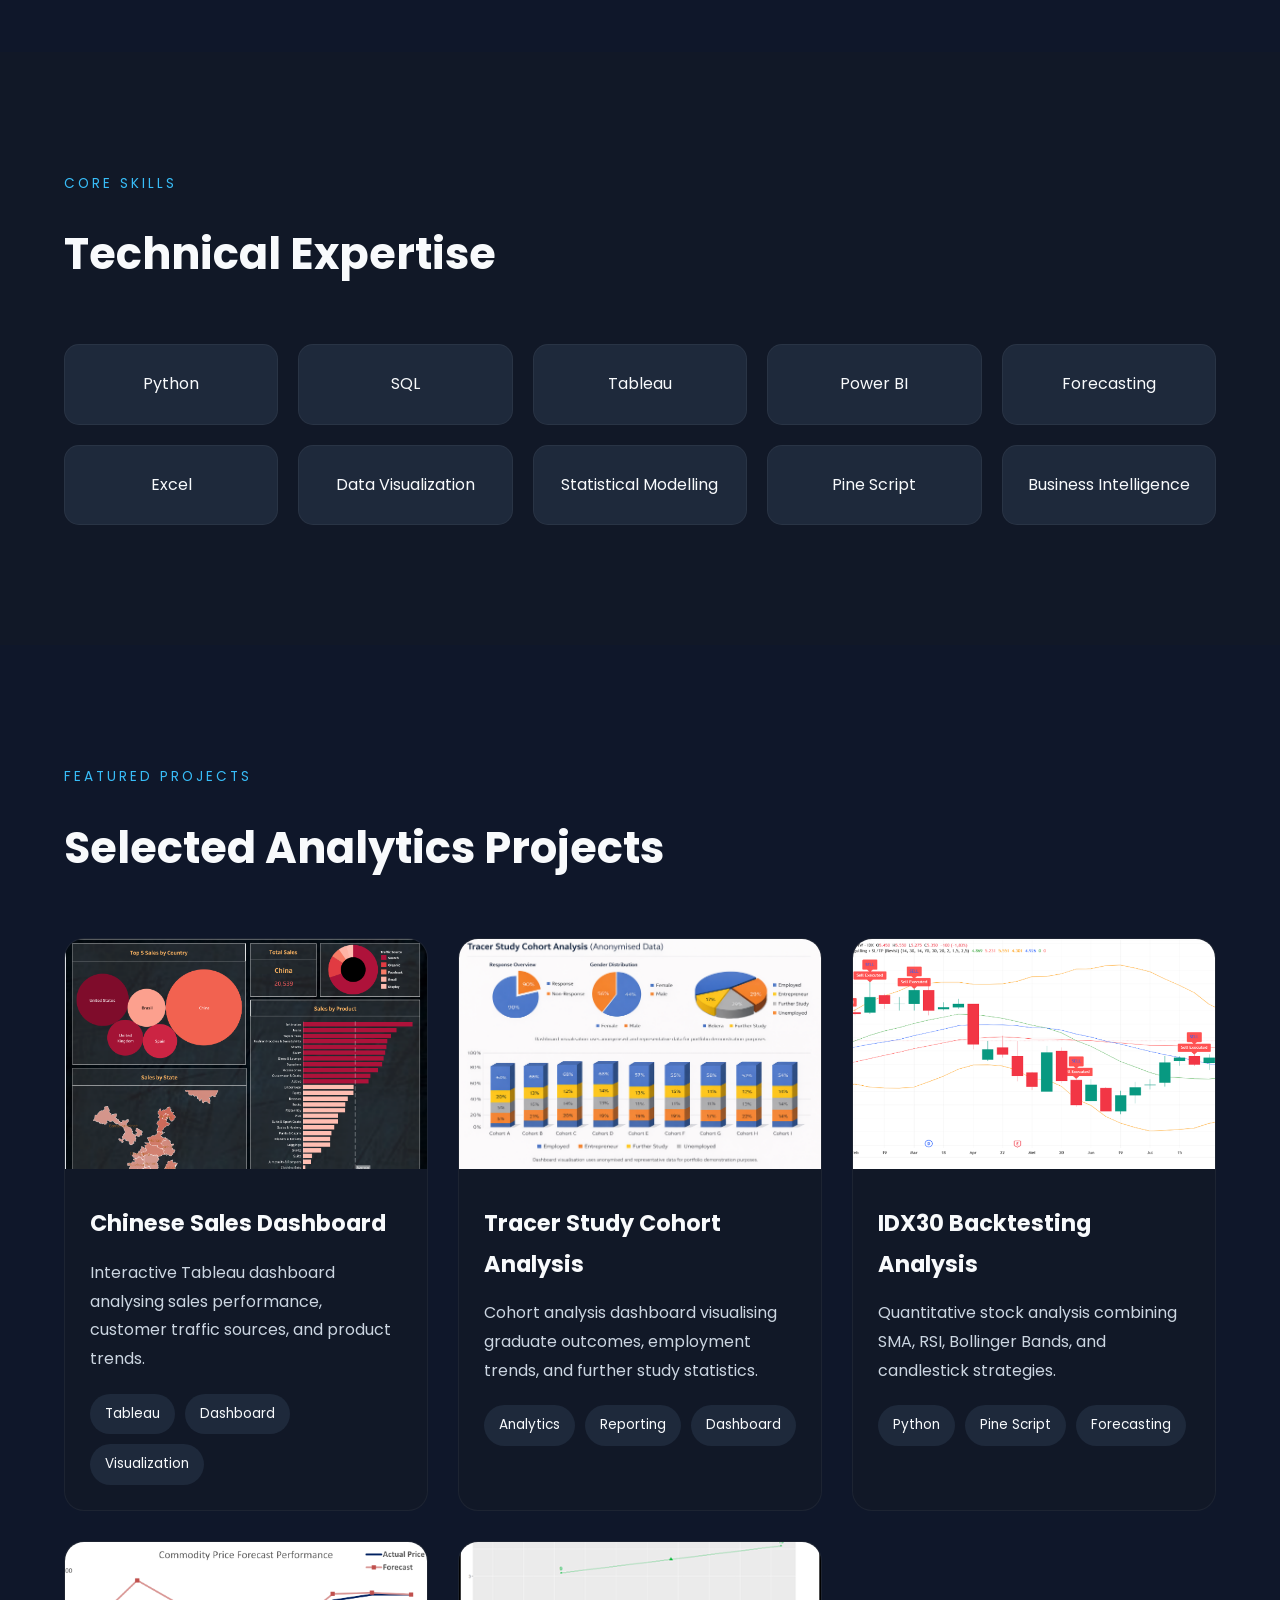
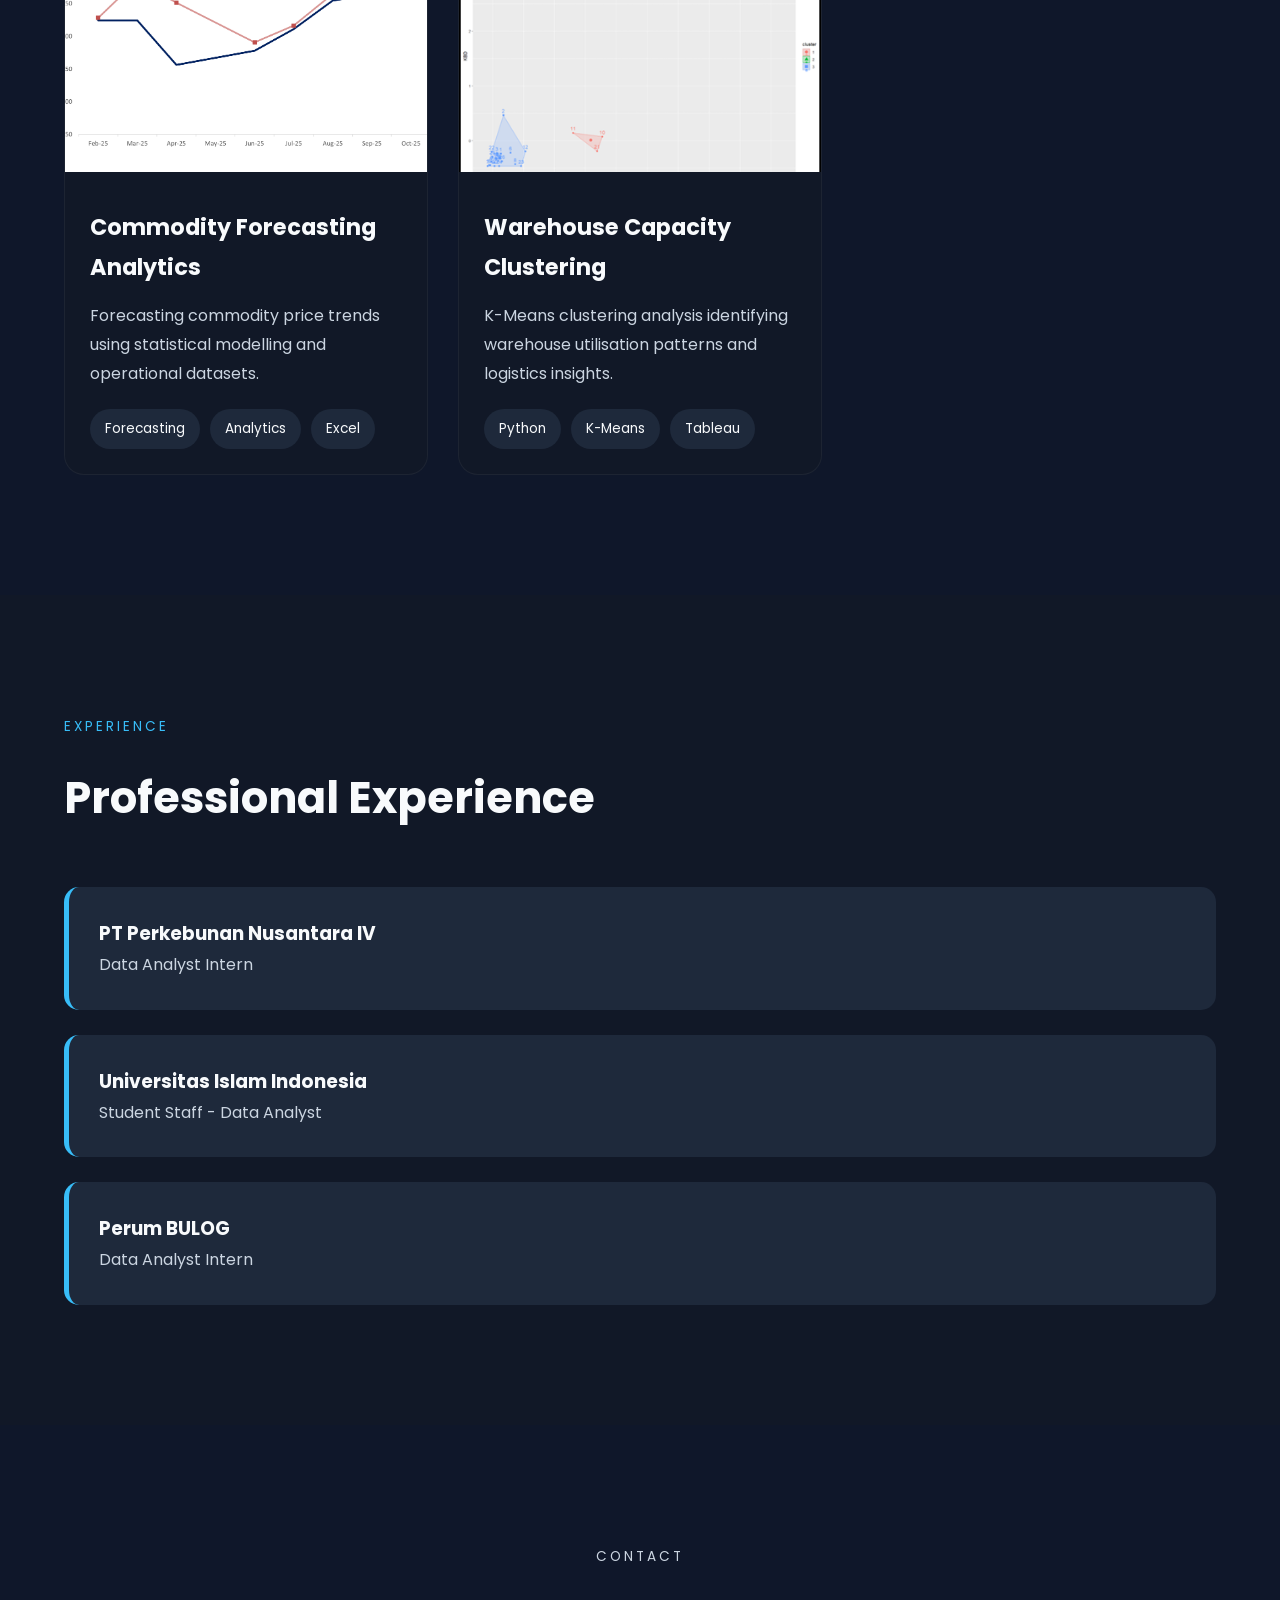
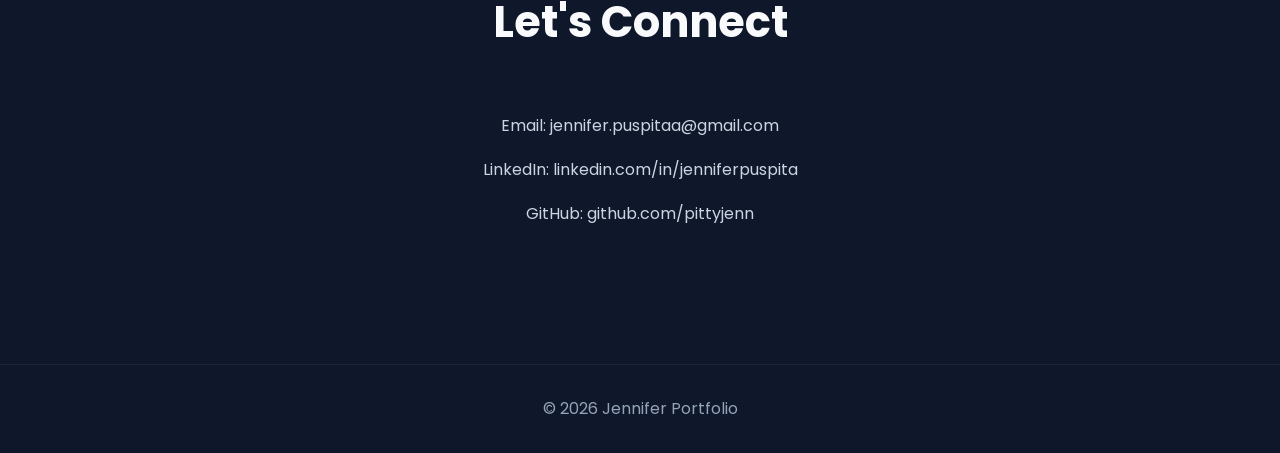
==== commit 6b5498a1: "Final modern portfolio redesign" ====
--- a/index.html
+++ b/index.html
@@ -2,6 +2,7 @@
 <html lang="en">
 
 <head>
+
     <meta charset="UTF-8">
     <meta name="viewport" content="width=device-width, initial-scale=1.0">
 
@@ -10,24 +11,30 @@
     <link rel="stylesheet" href="style.css">
 
     <link rel="preconnect" href="https://fonts.googleapis.com">
+
     <link href="https://fonts.googleapis.com/css2?family=Poppins:wght@300;400;500;600;700&display=swap"
         rel="stylesheet">
+
 </head>
 
 <body>
 
     <header>
 
-        <nav>
-
-            <h1>Jennifer.</h1>
-
-            <ul>
+        <nav class="navbar">
+
+            <h1 class="logo">
+                Jennifer.
+            </h1>
+
+            <ul class="nav-links">
+
+                <li><a href="#home">Home</a></li>
                 <li><a href="#about">About</a></li>
-                <li><a href="#skills">Skills</a></li>
                 <li><a href="#projects">Projects</a></li>
                 <li><a href="#experience">Experience</a></li>
                 <li><a href="#contact">Contact</a></li>
+
             </ul>
 
         </nav>
@@ -36,7 +43,9 @@
 
     <main>
 
-        <section id="hero">
+        <!-- HERO SECTION -->
+
+        <section id="home" class="hero-section">
 
             <div class="hero-overlay"></div>
 
@@ -51,18 +60,24 @@
                 </h2>
 
                 <p class="hero-description">
+
                     Forecasting • Dashboard Intelligence • Business Analytics • Statistical Modelling
+
                 </p>
 
                 <a href="#projects" class="hero-button">
+
                     Explore Projects
+
                 </a>
 
             </div>
 
         </section>
 
-        <section id="about">
+        <!-- ABOUT -->
+
+        <section id="about" class="about-section">
 
             <div class="about-container">
 
@@ -79,19 +94,28 @@
                     </p>
 
                     <h2>
-                        Transforming Data Into Strategic Business Insights
+                        Turning Data Into Actionable Insights
                     </h2>
 
                     <p>
+
                         Data Analyst passionate about solving business challenges through
                         forecasting analytics, dashboard intelligence, and data-driven decision making.
-                        Experienced in analysing operational datasets, developing forecasting models,
-                        and delivering analytical insights supporting business performance evaluation.
-                    </p>
-
-                    <p>
+
+                    </p>
+
+                    <p>
+
+                        Experienced in operational analysis, statistical forecasting,
+                        business reporting, and visual storytelling through interactive dashboards.
+
+                    </p>
+
+                    <p>
+
                         Strong interest in business intelligence, financial analytics,
-                        operational monitoring, and visual storytelling through data.
+                        forecasting models, and strategic performance evaluation.
+
                     </p>
 
                 </div>
@@ -100,7 +124,9 @@
 
         </section>
 
-        <section id="skills">
+        <!-- SKILLS -->
+
+        <section class="skills-section">
 
             <p class="section-label">
                 CORE SKILLS
@@ -116,18 +142,20 @@
                 <div class="skill-card">SQL</div>
                 <div class="skill-card">Tableau</div>
                 <div class="skill-card">Power BI</div>
+                <div class="skill-card">Forecasting</div>
                 <div class="skill-card">Excel</div>
-                <div class="skill-card">Forecasting</div>
                 <div class="skill-card">Data Visualization</div>
                 <div class="skill-card">Statistical Modelling</div>
+                <div class="skill-card">Pine Script</div>
                 <div class="skill-card">Business Intelligence</div>
-                <div class="skill-card">Pine Script</div>
 
             </div>
 
         </section>
 
-        <section id="projects">
+        <!-- PROJECTS -->
+
+        <section id="projects" class="projects-section">
 
             <p class="section-label">
                 FEATURED PROJECTS
@@ -150,8 +178,10 @@
                         </h3>
 
                         <p>
+
                             Interactive Tableau dashboard analysing sales performance,
-                            traffic sources, geographical distribution, and product trends.
+                            customer traffic sources, and product trends.
+
                         </p>
 
                         <div class="project-tags">
@@ -177,15 +207,17 @@
                         </h3>
 
                         <p>
-                            Dashboard intelligence project analysing cohort outcomes,
-                            employment trends, entrepreneurship, and further study patterns.
+
+                            Cohort analysis dashboard visualising graduate outcomes,
+                            employment trends, and further study statistics.
+
                         </p>
 
                         <div class="project-tags">
 
-                            <span>Power BI</span>
                             <span>Analytics</span>
                             <span>Reporting</span>
+                            <span>Dashboard</span>
 
                         </div>
 
@@ -204,8 +236,10 @@
                         </h3>
 
                         <p>
+
                             Quantitative stock analysis combining SMA,
-                            RSI, Bollinger Bands, and candlestick patterns.
+                            RSI, Bollinger Bands, and candlestick strategies.
+
                         </p>
 
                         <div class="project-tags">
@@ -231,15 +265,17 @@
                         </h3>
 
                         <p>
-                            Forecasting commodity price trends using statistical
-                            modelling and operational datasets.
+
+                            Forecasting commodity price trends using
+                            statistical modelling and operational datasets.
+
                         </p>
 
                         <div class="project-tags">
 
-                            <span>Excel</span>
                             <span>Forecasting</span>
                             <span>Analytics</span>
+                            <span>Excel</span>
 
                         </div>
 
@@ -258,8 +294,10 @@
                         </h3>
 
                         <p>
+
                             K-Means clustering analysis identifying warehouse
-                            capacity utilisation patterns and logistics insights.
+                            utilisation patterns and logistics insights.
+
                         </p>
 
                         <div class="project-tags">
@@ -278,7 +316,9 @@
 
         </section>
 
-        <section id="experience">
+        <!-- EXPERIENCE -->
+
+        <section id="experience" class="experience-section">
 
             <p class="section-label">
                 EXPERIENCE
@@ -330,7 +370,9 @@
 
         </section>
 
-        <section id="contact">
+        <!-- CONTACT -->
+
+        <section id="contact" class="contact-section">
 
             <p class="section-label">
                 CONTACT
@@ -341,18 +383,15 @@
             </h2>
 
             <p>
-                Email:
-                jennifer.puspitaa@gmail.com
+                Email: jennifer.puspitaa@gmail.com
             </p>
 
             <p>
-                LinkedIn:
-                linkedin.com/in/jenniferpuspita/
+                LinkedIn: linkedin.com/in/jenniferpuspita
             </p>
 
             <p>
-                GitHub:
-                github.com/pittyjenn
+                GitHub: github.com/pittyjenn
             </p>
 
         </section>
--- a/style.css
+++ b/style.css
@@ -12,61 +12,64 @@
     font-family: 'Poppins', sans-serif;
     background-color: #0f172a;
     color: #f8fafc;
-    line-height: 1.7;
-}
-
-/* HEADER */
+    line-height: 1.8;
+}
+
+/* NAVBAR */
 
 header {
     position: fixed;
     width: 100%;
     top: 0;
     z-index: 1000;
+
     background: rgba(15, 23, 42, 0.9);
     backdrop-filter: blur(10px);
-    border-bottom: 1px solid rgba(255,255,255,0.1);
-}
-
-nav {
+
+    border-bottom: 1px solid rgba(255,255,255,0.05);
+}
+
+.navbar {
     width: 90%;
     margin: auto;
-    padding: 20px 0;
 
     display: flex;
     justify-content: space-between;
     align-items: center;
-}
-
-nav h1 {
+
+    padding: 20px 0;
+}
+
+.logo {
     font-size: 1.8rem;
-    color: #ffffff;
-}
-
-nav ul {
+    font-weight: 700;
+}
+
+.nav-links {
     display: flex;
     gap: 30px;
     list-style: none;
 }
 
-nav a {
+.nav-links a {
+    text-decoration: none;
     color: #f8fafc;
-    text-decoration: none;
+    transition: 0.3s;
     font-weight: 500;
-    transition: 0.3s;
-}
-
-nav a:hover {
+}
+
+.nav-links a:hover {
     color: #38bdf8;
 }
 
-/* HERO */
-
-#hero {
+/* HERO SECTION */
+
+.hero-section {
     min-height: 100vh;
 
     background:
-        linear-gradient(rgba(15,23,42,0.8),
-        rgba(15,23,42,0.9)),
+        linear-gradient(rgba(15,23,42,0.75),
+        rgba(15,23,42,0.85)),
         url("assets/dashboardproject.png");
 
     background-size: cover;
@@ -75,47 +78,52 @@
     display: flex;
     justify-content: center;
     align-items: center;
+
     text-align: center;
-
     padding: 120px 20px;
 }
 
 .hero-content {
-    max-width: 800px;
+    max-width: 850px;
 }
 
 .section-label {
     color: #38bdf8;
     letter-spacing: 3px;
-    font-size: 0.8rem;
+    font-size: 0.85rem;
     margin-bottom: 20px;
 }
 
-#hero h2 {
+.hero-section h2 {
     font-size: 4rem;
-    margin-bottom: 20px;
     line-height: 1.2;
+    margin-bottom: 25px;
 }
 
 .hero-description {
+    color: #cbd5e1;
     font-size: 1.2rem;
-    color: #cbd5e1;
     margin-bottom: 40px;
 }
 
 .hero-button {
     display: inline-block;
-    padding: 15px 35px;
+
     background-color: #38bdf8;
     color: #0f172a;
+
+    padding: 16px 35px;
+
+    border-radius: 50px;
+
     text-decoration: none;
-    border-radius: 50px;
     font-weight: 600;
+
     transition: 0.3s;
 }
 
 .hero-button:hover {
-    transform: translateY(-3px);
+    transform: translateY(-4px);
     background-color: #7dd3fc;
 }
 
@@ -129,7 +137,7 @@
 
 section h2 {
     font-size: 2.7rem;
-    margin-bottom: 40px;
+    margin-bottom: 50px;
 }
 
 /* ABOUT */
@@ -143,8 +151,14 @@
 
 .about-image img {
     width: 100%;
-    border-radius: 20px;
+    max-width: 420px;
+    border-radius: 25px;
+    display: block;
+    margin: auto;
+
     object-fit: cover;
+
+    box-shadow: 0 20px 40px rgba(0,0,0,0.4);
 }
 
 .about-text p {
@@ -154,25 +168,33 @@
 
 /* SKILLS */
 
-#skills {
-    background-color: #111827;
+.skills-section {
     width: 100%;
     padding-left: 5%;
     padding-right: 5%;
+
+    background-color: #111827;
 }
 
 .skills-grid {
     display: grid;
+
     grid-template-columns: repeat(auto-fit, minmax(180px, 1fr));
+
     gap: 20px;
 }
 
 .skill-card {
     background-color: #1e293b;
+
     padding: 25px;
+
     border-radius: 15px;
+
     text-align: center;
+
     transition: 0.3s;
+
     border: 1px solid rgba(255,255,255,0.05);
 }
 
@@ -185,26 +207,34 @@
 
 .projects-grid {
     display: grid;
+
     grid-template-columns: repeat(auto-fit, minmax(320px, 1fr));
+
     gap: 30px;
 }
 
 .project-card {
     background-color: #111827;
+
     border-radius: 20px;
+
     overflow: hidden;
+
     transition: 0.4s;
+
     border: 1px solid rgba(255,255,255,0.05);
 }
 
 .project-card:hover {
     transform: translateY(-10px);
+
     box-shadow: 0 20px 40px rgba(0,0,0,0.4);
 }
 
 .project-card img {
     width: 100%;
-    height: 220px;
+    height: 230px;
+
     object-fit: cover;
 }
 
@@ -230,29 +260,36 @@
 
 .project-tags span {
     background-color: #1e293b;
+
     padding: 8px 15px;
+
     border-radius: 50px;
+
     font-size: 0.85rem;
 }
 
 /* EXPERIENCE */
 
-#experience {
-    background-color: #111827;
+.experience-section {
     width: 100%;
     padding-left: 5%;
     padding-right: 5%;
+
+    background-color: #111827;
 }
 
 .timeline {
     display: grid;
-    gap: 30px;
+    gap: 25px;
 }
 
 .timeline-item {
     background-color: #1e293b;
+
     padding: 30px;
+
     border-left: 5px solid #38bdf8;
+
     border-radius: 15px;
 }
 
@@ -262,11 +299,11 @@
 
 /* CONTACT */
 
-#contact {
+.contact-section {
     text-align: center;
 }
 
-#contact p {
+.contact-section p {
     color: #cbd5e1;
     margin-bottom: 15px;
 }
@@ -275,8 +312,11 @@
 
 footer {
     padding: 30px;
+
     text-align: center;
+
     border-top: 1px solid rgba(255,255,255,0.05);
+
     color: #94a3b8;
 }
 
@@ -284,18 +324,18 @@
 
 @media (max-width: 768px) {
 
-    nav {
+    .navbar {
         flex-direction: column;
         gap: 20px;
     }
 
-    nav ul {
+    .nav-links {
         flex-wrap: wrap;
         justify-content: center;
         gap: 15px;
     }
 
-    #hero h2 {
+    .hero-section h2 {
         font-size: 2.5rem;
     }
 
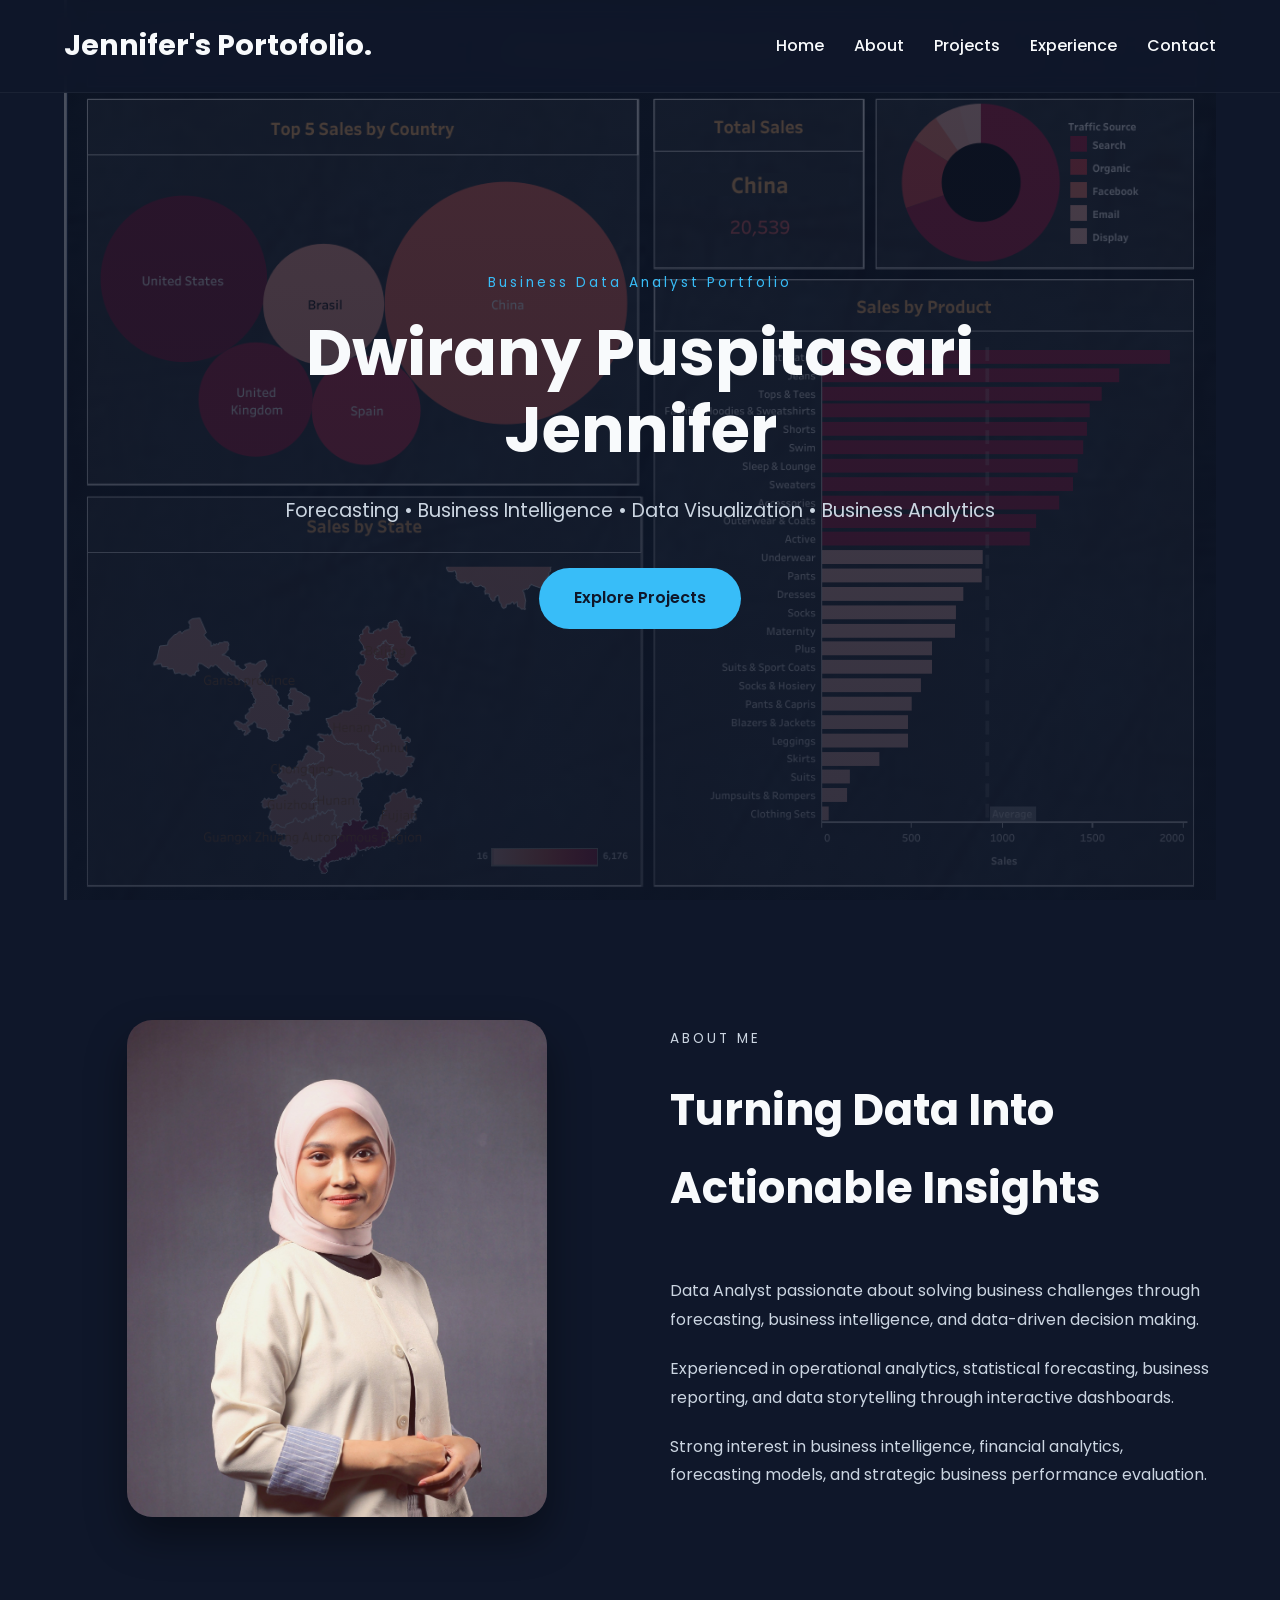
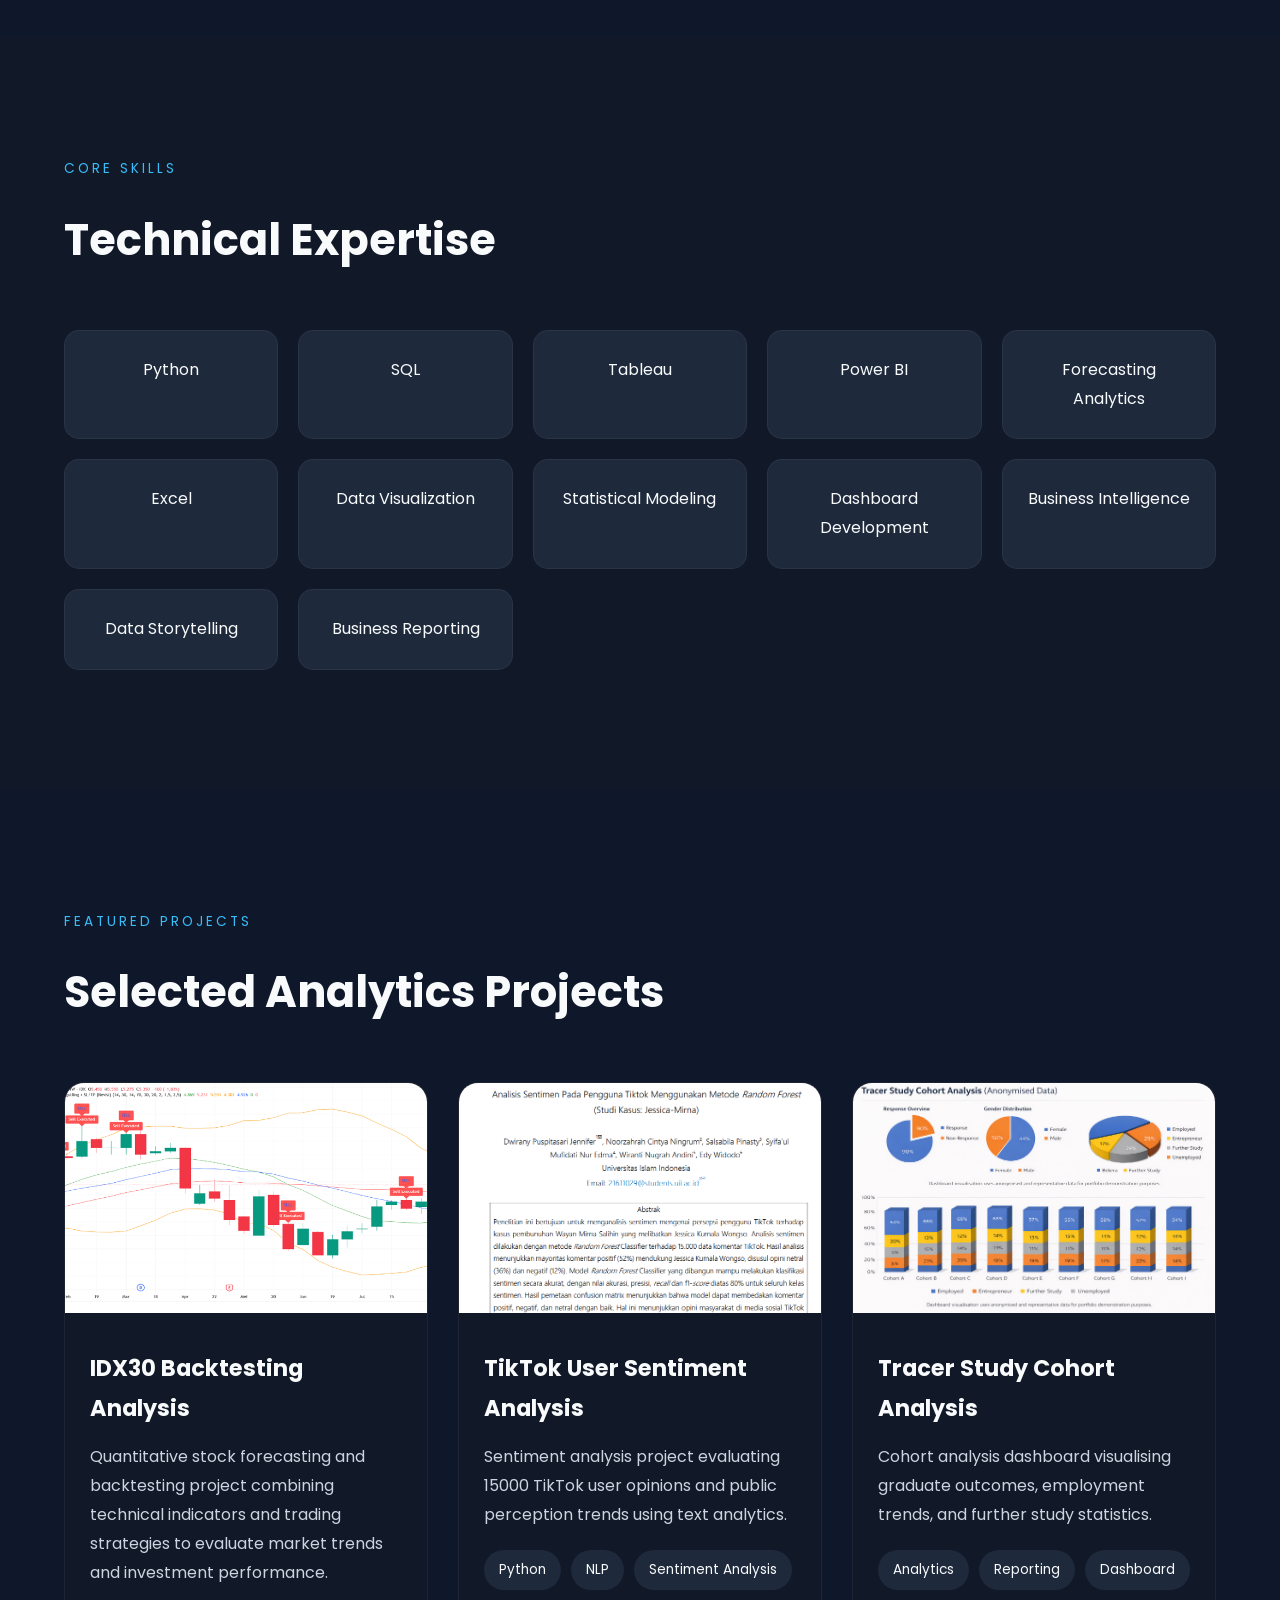
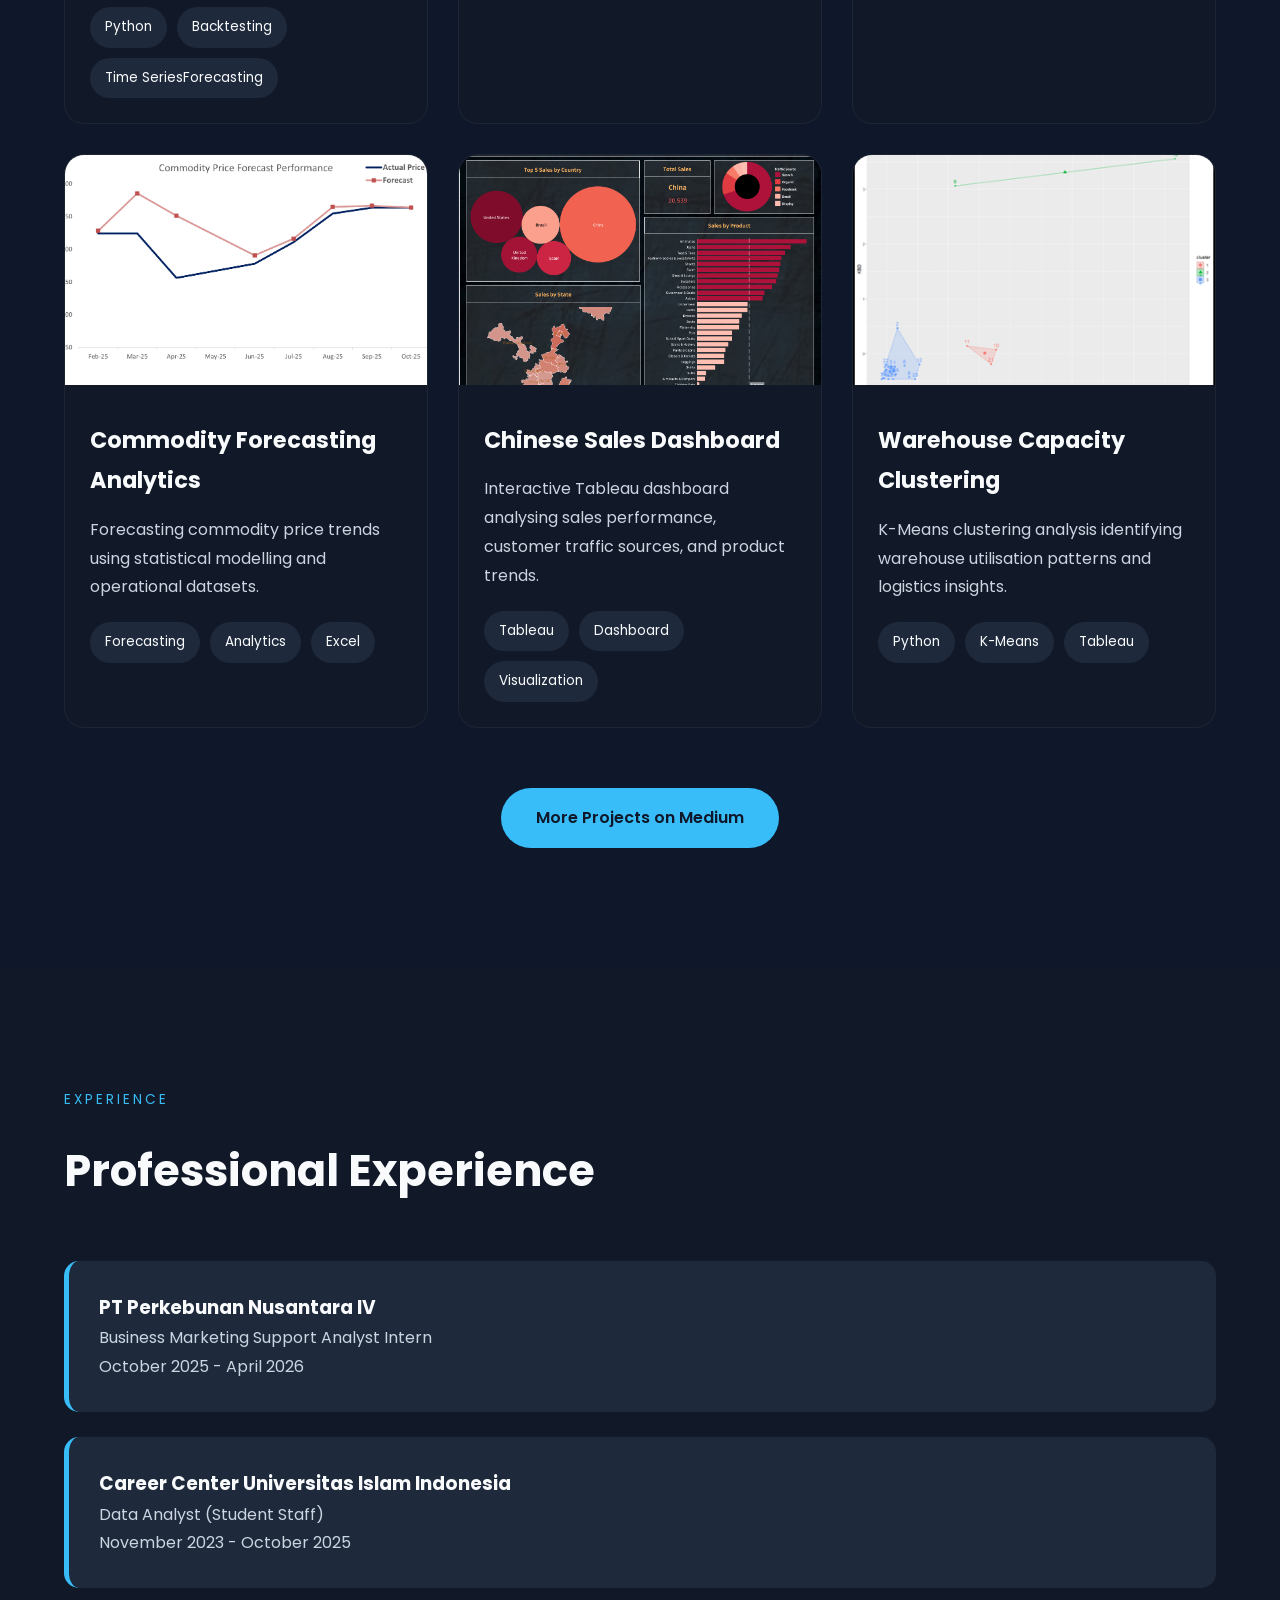
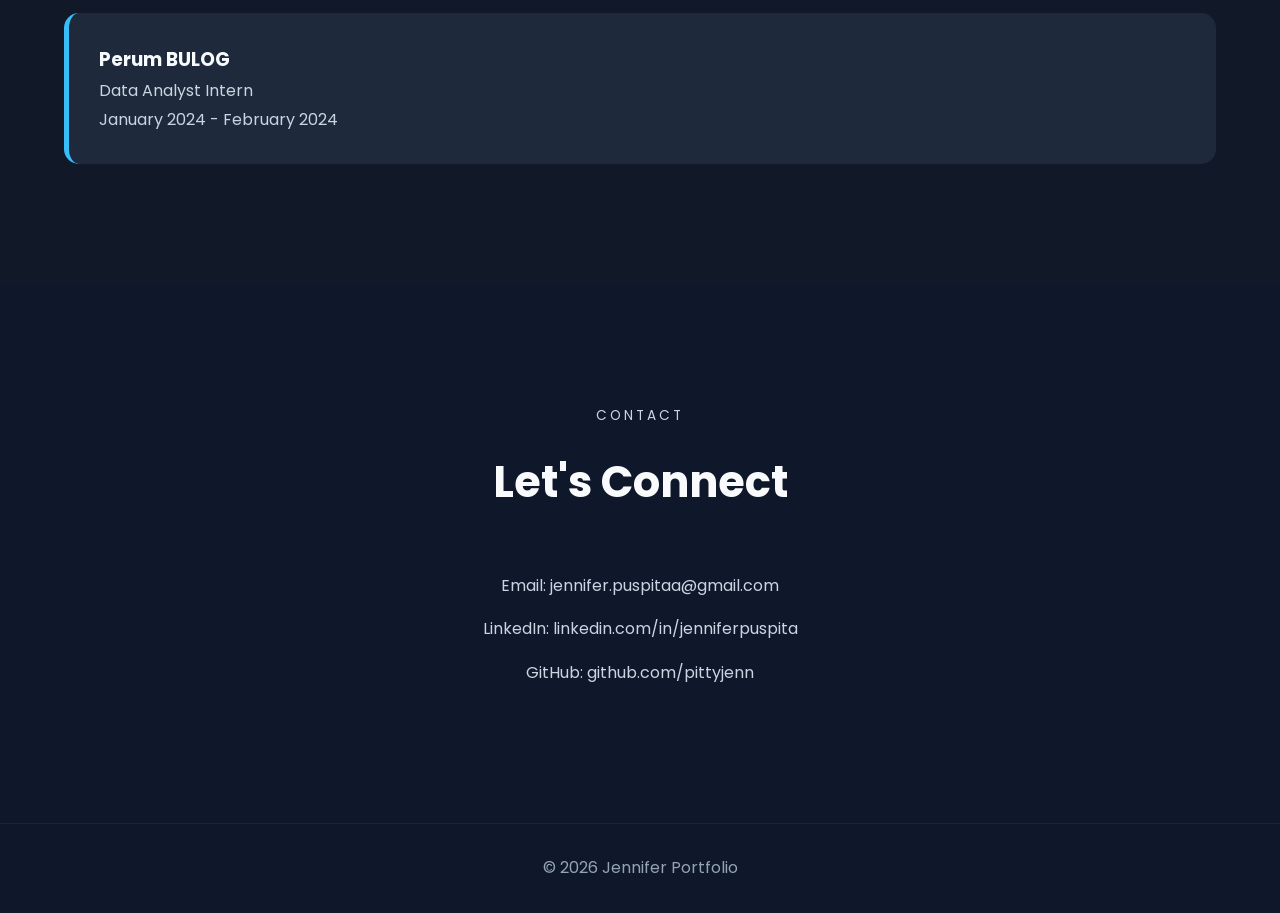
==== commit db022ac8: "Update portfolio experience pages" ====
--- a/index.html
+++ b/index.html
@@ -19,12 +19,14 @@
 
 <body>
 
+    <!-- NAVBAR -->
+
     <header>
 
         <nav class="navbar">
 
             <h1 class="logo">
-                Jennifer.
+                Jennifer's Portofolio.
             </h1>
 
             <ul class="nav-links">
@@ -43,16 +45,14 @@
 
     <main>
 
-        <!-- HERO SECTION -->
+        <!-- HERO -->
 
         <section id="home" class="hero-section">
 
-            <div class="hero-overlay"></div>
-
             <div class="hero-content">
 
                 <p class="section-label">
-                    DATA ANALYST PORTFOLIO
+                    Business Data Analyst Portfolio
                 </p>
 
                 <h2>
@@ -61,7 +61,7 @@
 
                 <p class="hero-description">
 
-                    Forecasting • Dashboard Intelligence • Business Analytics • Statistical Modelling
+                    Forecasting • Business Intelligence • Data Visualization • Business Analytics
 
                 </p>
 
@@ -99,22 +99,22 @@
 
                     <p>
 
-                        Data Analyst passionate about solving business challenges through
-                        forecasting analytics, dashboard intelligence, and data-driven decision making.
-
-                    </p>
-
-                    <p>
-
-                        Experienced in operational analysis, statistical forecasting,
-                        business reporting, and visual storytelling through interactive dashboards.
+                        Data Analyst passionate about solving business challenges through 
+                        forecasting, business intelligence, and data-driven decision making.
+
+                    </p>
+
+                    <p>
+
+                        Experienced in operational analytics, statistical forecasting, 
+                        business reporting, and data storytelling through interactive dashboards.
 
                     </p>
 
                     <p>
 
                         Strong interest in business intelligence, financial analytics,
-                        forecasting models, and strategic performance evaluation.
+                        forecasting models, and strategic business performance evaluation.
 
                     </p>
 
@@ -142,12 +142,14 @@
                 <div class="skill-card">SQL</div>
                 <div class="skill-card">Tableau</div>
                 <div class="skill-card">Power BI</div>
-                <div class="skill-card">Forecasting</div>
+                <div class="skill-card">Forecasting Analytics</div>
                 <div class="skill-card">Excel</div>
                 <div class="skill-card">Data Visualization</div>
-                <div class="skill-card">Statistical Modelling</div>
-                <div class="skill-card">Pine Script</div>
+                <div class="skill-card">Statistical Modeling</div>
+                <div class="skill-card">Dashboard Development</div>
                 <div class="skill-card">Business Intelligence</div>
+                <div class="skill-card">Data Storytelling</div>
+                <div class="skill-card">Business Reporting</div>
 
             </div>
 
@@ -155,220 +157,319 @@
 
         <!-- PROJECTS -->
 
-        <section id="projects" class="projects-section">
-
-            <p class="section-label">
-                FEATURED PROJECTS
-            </p>
-
-            <h2>
-                Selected Analytics Projects
-            </h2>
-
-            <div class="projects-grid">
-
-                <article class="project-card">
-
-                    <img src="assets/dashboardproject.png" alt="Dashboard Project">
-
-                    <div class="project-content">
-
-                        <h3>
-                            Chinese Sales Dashboard
-                        </h3>
-
-                        <p>
-
-                            Interactive Tableau dashboard analysing sales performance,
-                            customer traffic sources, and product trends.
-
-                        </p>
-
-                        <div class="project-tags">
-
-                            <span>Tableau</span>
-                            <span>Dashboard</span>
-                            <span>Visualization</span>
-
-                        </div>
+<section id="projects" class="projects-section">
+
+    <p class="section-label">
+        FEATURED PROJECTS
+    </p>
+
+    <h2>
+        Selected Analytics Projects
+    </h2>
+
+    <div class="projects-grid">
+
+        <!-- PROJECT 1 -->
+
+        <a href="forecasting.html" class="project-link">
+
+            <article class="project-card">
+
+                <img src="assets/Project1.png" alt="Forecasting Project">
+
+                <div class="project-content">
+
+                    <h3>
+                        IDX30 Backtesting Analysis
+                    </h3>
+
+                    <p>
+
+                        Quantitative stock forecasting and backtesting project combining 
+                        technical indicators and trading strategies to evaluate market trends 
+                        and investment performance.
+
+                    </p>
+
+                    <div class="project-tags">
+
+                        <span>Python</span>
+                        <span>Backtesting</span>
+                        <span>Time SeriesForecasting</span>
 
                     </div>
 
-                </article>
-
-                <article class="project-card">
-
-                    <img src="assets/tracerstudy.png" alt="Tracer Study Dashboard">
-
-                    <div class="project-content">
-
-                        <h3>
-                            Tracer Study Cohort Analysis
-                        </h3>
-
-                        <p>
-
-                            Cohort analysis dashboard visualising graduate outcomes,
-                            employment trends, and further study statistics.
-
-                        </p>
-
-                        <div class="project-tags">
-
-                            <span>Analytics</span>
-                            <span>Reporting</span>
-                            <span>Dashboard</span>
-
-                        </div>
+                </div>
+
+            </article>
+
+        </a>
+
+        <!-- PROJECT 2 -->
+
+        <a href="sentiment.html" class="project-link">
+
+            <article class="project-card">
+
+                <img src="assets/sentimen.png" alt="Sentiment Analysis Project">
+
+                <div class="project-content">
+
+                    <h3>
+                        TikTok User Sentiment Analysis
+                    </h3>
+
+                    <p>
+
+                        Sentiment analysis project evaluating 15000 TikTok user opinions
+                        and public perception trends using text analytics.
+
+                    </p>
+
+                    <div class="project-tags">
+
+                        <span>Python</span>
+                        <span>NLP</span>
+                        <span>Sentiment Analysis</span>
 
                     </div>
 
-                </article>
-
-                <article class="project-card">
-
-                    <img src="assets/Project1.png" alt="Forecasting Project">
-
-                    <div class="project-content">
-
-                        <h3>
-                            IDX30 Backtesting Analysis
-                        </h3>
-
-                        <p>
-
-                            Quantitative stock analysis combining SMA,
-                            RSI, Bollinger Bands, and candlestick strategies.
-
-                        </p>
-
-                        <div class="project-tags">
-
-                            <span>Python</span>
-                            <span>Pine Script</span>
-                            <span>Forecasting</span>
-
-                        </div>
+                </div>
+
+            </article>
+
+        </a>
+        
+        <!-- PROJECT 3 -->
+
+        <a href="tracer.html" class="project-link">
+
+            <article class="project-card">
+
+                <img src="assets/tracerstudy.png" alt="Tracer Study Dashboard">
+
+                <div class="project-content">
+
+                    <h3>
+                        Tracer Study Cohort Analysis
+                    </h3>
+
+                    <p>
+
+                        Cohort analysis dashboard visualising graduate outcomes,
+                        employment trends, and further study statistics.
+
+                    </p>
+
+                    <div class="project-tags">
+
+                        <span>Analytics</span>
+                        <span>Reporting</span>
+                        <span>Dashboard</span>
 
                     </div>
 
-                </article>
-
-                <article class="project-card">
-
-                    <img src="assets/Project2.png" alt="Commodity Forecasting">
-
-                    <div class="project-content">
-
-                        <h3>
-                            Commodity Forecasting Analytics
-                        </h3>
-
-                        <p>
-
-                            Forecasting commodity price trends using
-                            statistical modelling and operational datasets.
-
-                        </p>
-
-                        <div class="project-tags">
-
-                            <span>Forecasting</span>
-                            <span>Analytics</span>
-                            <span>Excel</span>
-
-                        </div>
+                </div>
+
+            </article>
+
+        </a>
+
+        <!-- PROJECT 4 -->
+
+        <a href="commodity.html" class="project-link">
+
+            <article class="project-card">
+
+                <img src="assets/Project2.png" alt="Commodity Forecasting">
+
+                <div class="project-content">
+
+                    <h3>
+                        Commodity Forecasting Analytics
+                    </h3>
+
+                    <p>
+
+                        Forecasting commodity price trends using
+                        statistical modelling and operational datasets.
+
+                    </p>
+
+                    <div class="project-tags">
+
+                        <span>Forecasting</span>
+                        <span>Analytics</span>
+                        <span>Excel</span>
 
                     </div>
 
-                </article>
-
-                <article class="project-card">
-
-                    <img src="assets/Project3.png" alt="Clustering Project">
-
-                    <div class="project-content">
-
-                        <h3>
-                            Warehouse Capacity Clustering
-                        </h3>
-
-                        <p>
-
-                            K-Means clustering analysis identifying warehouse
-                            utilisation patterns and logistics insights.
-
-                        </p>
-
-                        <div class="project-tags">
-
-                            <span>Python</span>
-                            <span>K-Means</span>
-                            <span>Tableau</span>
-
-                        </div>
+                </div>
+
+            </article>
+
+        </a>
+
+
+        <!-- PROJECT 5 -->
+
+        <a href="dashboard.html" class="project-link">
+
+            <article class="project-card">
+
+                <img src="assets/dashboardproject.png" alt="Dashboard Project">
+
+                <div class="project-content">
+
+                    <h3>
+                        Chinese Sales Dashboard
+                    </h3>
+
+                    <p>
+
+                        Interactive Tableau dashboard analysing sales performance,
+                        customer traffic sources, and product trends.
+
+                    </p>
+
+                    <div class="project-tags">
+
+                        <span>Tableau</span>
+                        <span>Dashboard</span>
+                        <span>Visualization</span>
 
                     </div>
 
-                </article>
+                </div>
+
+            </article>
+
+        </a>
+
+        <!-- PROJECT 6 -->
+
+        <a href="clustering.html" class="project-link">
+
+            <article class="project-card">
+
+                <img src="assets/Project3.png" alt="Clustering Project">
+
+                <div class="project-content">
+
+                    <h3>
+                        Warehouse Capacity Clustering
+                    </h3>
+
+                    <p>
+
+                        K-Means clustering analysis identifying warehouse
+                        utilisation patterns and logistics insights.
+
+                    </p>
+
+                    <div class="project-tags">
+
+                        <span>Python</span>
+                        <span>K-Means</span>
+                        <span>Tableau</span>
+
+                    </div>
+
+                </div>
+
+            </article>
+
+        </a>
+
+    </div>
+
+    <!-- MORE PROJECTS BUTTON -->
+
+    <div class="more-projects">
+
+        <a href="https://medium.com/@JenniferPuspita"
+            target="_blank"
+            class="hero-button">
+
+            More Projects on Medium
+
+        </a>
+
+    </div>
+
+</section>
+
+        <!-- EXPERIENCE -->
+
+        <section id="experience" class="experience-section">
+
+    <p class="section-label">
+        EXPERIENCE
+    </p>
+
+    <h2>
+        Professional Experience
+    </h2>
+
+    <div class="timeline">
+
+        <a href="ptpn.html" class="experience-link">
+            <div class="timeline-item">
+
+                <h3>
+                    PT Perkebunan Nusantara IV
+                </h3>
+
+                <p>
+                    Business Marketing Support Analyst Intern
+                </p>
+
+                <p>
+                    October 2025 - April 2026
+                </p>
 
             </div>
-
-        </section>
-
-        <!-- EXPERIENCE -->
-
-        <section id="experience" class="experience-section">
-
-            <p class="section-label">
-                EXPERIENCE
-            </p>
-
-            <h2>
-                Professional Experience
-            </h2>
-
-            <div class="timeline">
-
-                <div class="timeline-item">
-
-                    <h3>
-                        PT Perkebunan Nusantara IV
-                    </h3>
-
-                    <p>
-                        Data Analyst Intern
-                    </p>
-
-                </div>
-
-                <div class="timeline-item">
-
-                    <h3>
-                        Universitas Islam Indonesia
-                    </h3>
-
-                    <p>
-                        Student Staff - Data Analyst
-                    </p>
-
-                </div>
-
-                <div class="timeline-item">
-
-                    <h3>
-                        Perum BULOG
-                    </h3>
-
-                    <p>
-                        Data Analyst Intern
-                    </p>
-
-                </div>
+        </a>
+
+        <a href="uii.html" class="experience-link">
+            <div class="timeline-item">
+
+                <h3>
+                   Career Center Universitas Islam Indonesia
+                </h3>
+
+                <p>
+                    Data Analyst (Student Staff)
+                </p>
+
+                <p>
+                    November 2023 - October 2025
+                </p>
 
             </div>
-
-        </section>
+        </a>
+
+        <a href="bulog.html" class="experience-link">
+            <div class="timeline-item">
+
+                <h3>
+                    Perum BULOG
+                </h3>
+
+                <p>
+                    Data Analyst Intern
+                </p>
+
+                <p>
+                    January 2024 - February 2024
+                </p>
+
+            </div>
+        </a>
+
+    </div>
+
+</section>
 
         <!-- CONTACT -->
 
--- a/style.css
+++ b/style.css
@@ -24,6 +24,7 @@
     z-index: 1000;
 
     background: rgba(15, 23, 42, 0.9);
+
     backdrop-filter: blur(10px);
 
     border-bottom: 1px solid rgba(255,255,255,0.05);
@@ -54,15 +55,15 @@
 .nav-links a {
     text-decoration: none;
     color: #f8fafc;
+    font-weight: 500;
     transition: 0.3s;
-    font-weight: 500;
 }
 
 .nav-links a:hover {
     color: #38bdf8;
 }
 
-/* HERO SECTION */
+/* HERO */
 
 .hero-section {
     min-height: 100vh;
@@ -80,6 +81,7 @@
     align-items: center;
 
     text-align: center;
+
     padding: 120px 20px;
 }
 
@@ -152,7 +154,9 @@
 .about-image img {
     width: 100%;
     max-width: 420px;
+
     border-radius: 25px;
+
     display: block;
     margin: auto;
 
@@ -170,6 +174,7 @@
 
 .skills-section {
     width: 100%;
+
     padding-left: 5%;
     padding-right: 5%;
 
@@ -213,6 +218,11 @@
     gap: 30px;
 }
 
+.project-link {
+    text-decoration: none;
+    color: inherit;
+}
+
 .project-card {
     background-color: #111827;
 
@@ -223,6 +233,8 @@
     transition: 0.4s;
 
     border: 1px solid rgba(255,255,255,0.05);
+
+    height: 100%;
 }
 
 .project-card:hover {
@@ -272,6 +284,7 @@
 
 .experience-section {
     width: 100%;
+
     padding-left: 5%;
     padding-right: 5%;
 
@@ -318,6 +331,74 @@
     border-top: 1px solid rgba(255,255,255,0.05);
 
     color: #94a3b8;
+}
+
+/* PROJECT DETAIL PAGE */
+
+.project-hero {
+    min-height: 60vh;
+
+    background:
+        linear-gradient(rgba(15,23,42,0.8),
+        rgba(15,23,42,0.9)),
+        url("assets/dashboardproject.png");
+
+    background-size: cover;
+    background-position: center;
+
+    display: flex;
+    justify-content: center;
+    align-items: center;
+
+    text-align: center;
+
+    padding: 120px 20px;
+}
+
+.project-hero-content {
+    max-width: 800px;
+}
+
+.project-hero h2 {
+    font-size: 3.5rem;
+    margin-bottom: 20px;
+}
+
+.project-detail-section {
+    width: 90%;
+    margin: auto;
+    padding: 80px 0;
+}
+
+.project-detail-section p {
+    color: #cbd5e1;
+}
+
+.project-image-large img {
+    width: 100%;
+    border-radius: 20px;
+}
+
+.insight-grid {
+    display: grid;
+
+    grid-template-columns: repeat(auto-fit, minmax(250px, 1fr));
+
+    gap: 25px;
+}
+
+.insight-card {
+    background-color: #111827;
+
+    padding: 30px;
+
+    border-radius: 20px;
+
+    border: 1px solid rgba(255,255,255,0.05);
+}
+
+.insight-card h3 {
+    margin-bottom: 15px;
 }
 
 /* RESPONSIVE */
@@ -339,6 +420,10 @@
         font-size: 2.5rem;
     }
 
+    .project-hero h2 {
+        font-size: 2.5rem;
+    }
+
     section h2 {
         font-size: 2rem;
     }
@@ -350,4 +435,80 @@
     .project-card img {
         height: 200px;
     }
+}
+
+/* HERO BUTTONS */
+
+.hero-buttons {
+
+    display: flex;
+    gap: 20px;
+    justify-content: center;
+    flex-wrap: wrap;
+
+}
+
+/* SECONDARY BUTTON */
+
+.secondary-button {
+
+    background: transparent;
+    border: 1px solid rgba(255,255,255,0.2);
+    color: white;
+
+}
+
+.secondary-button:hover {
+
+    background-color: rgba(255,255,255,0.08);
+
+}
+
+/* MORE PROJECTS BUTTON */
+
+.more-projects {
+
+    margin-top: 60px;
+
+    display: flex;
+    justify-content: center;
+
+}
+
+/* PROJECT BUTTONS */
+
+.project-buttons {
+
+    display: flex;
+    gap: 16px;
+    flex-wrap: wrap;
+
+}
+
+.experience-link {
+
+    text-decoration: none;
+    color: inherit;
+    display: block;
+
+}
+
+/* COMPANY LOGO */
+
+.company-logo {
+
+    display: flex;
+    justify-content: center;
+
+    margin-bottom: -120px;
+
+}
+
+.company-logo img {
+
+    width: 180px;
+    height: auto;
+
+    object-fit: contain;
+
 }
